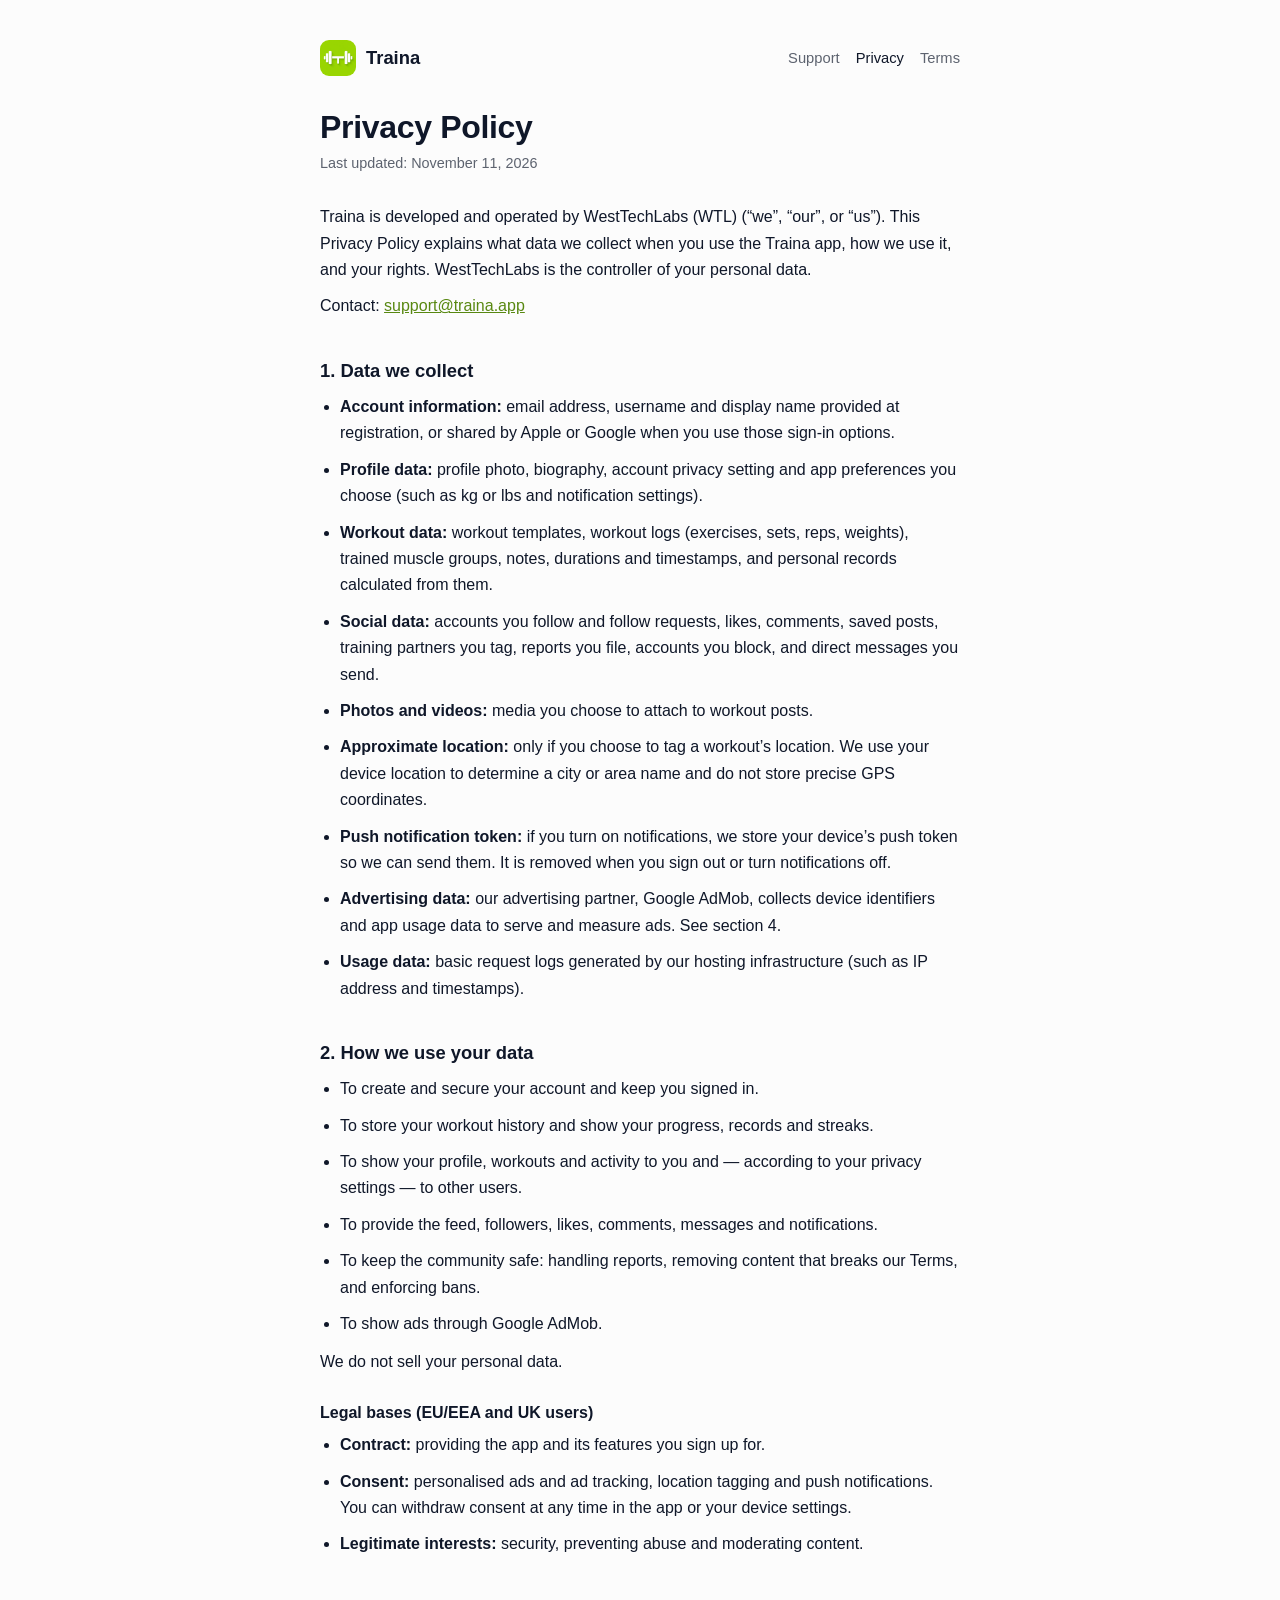
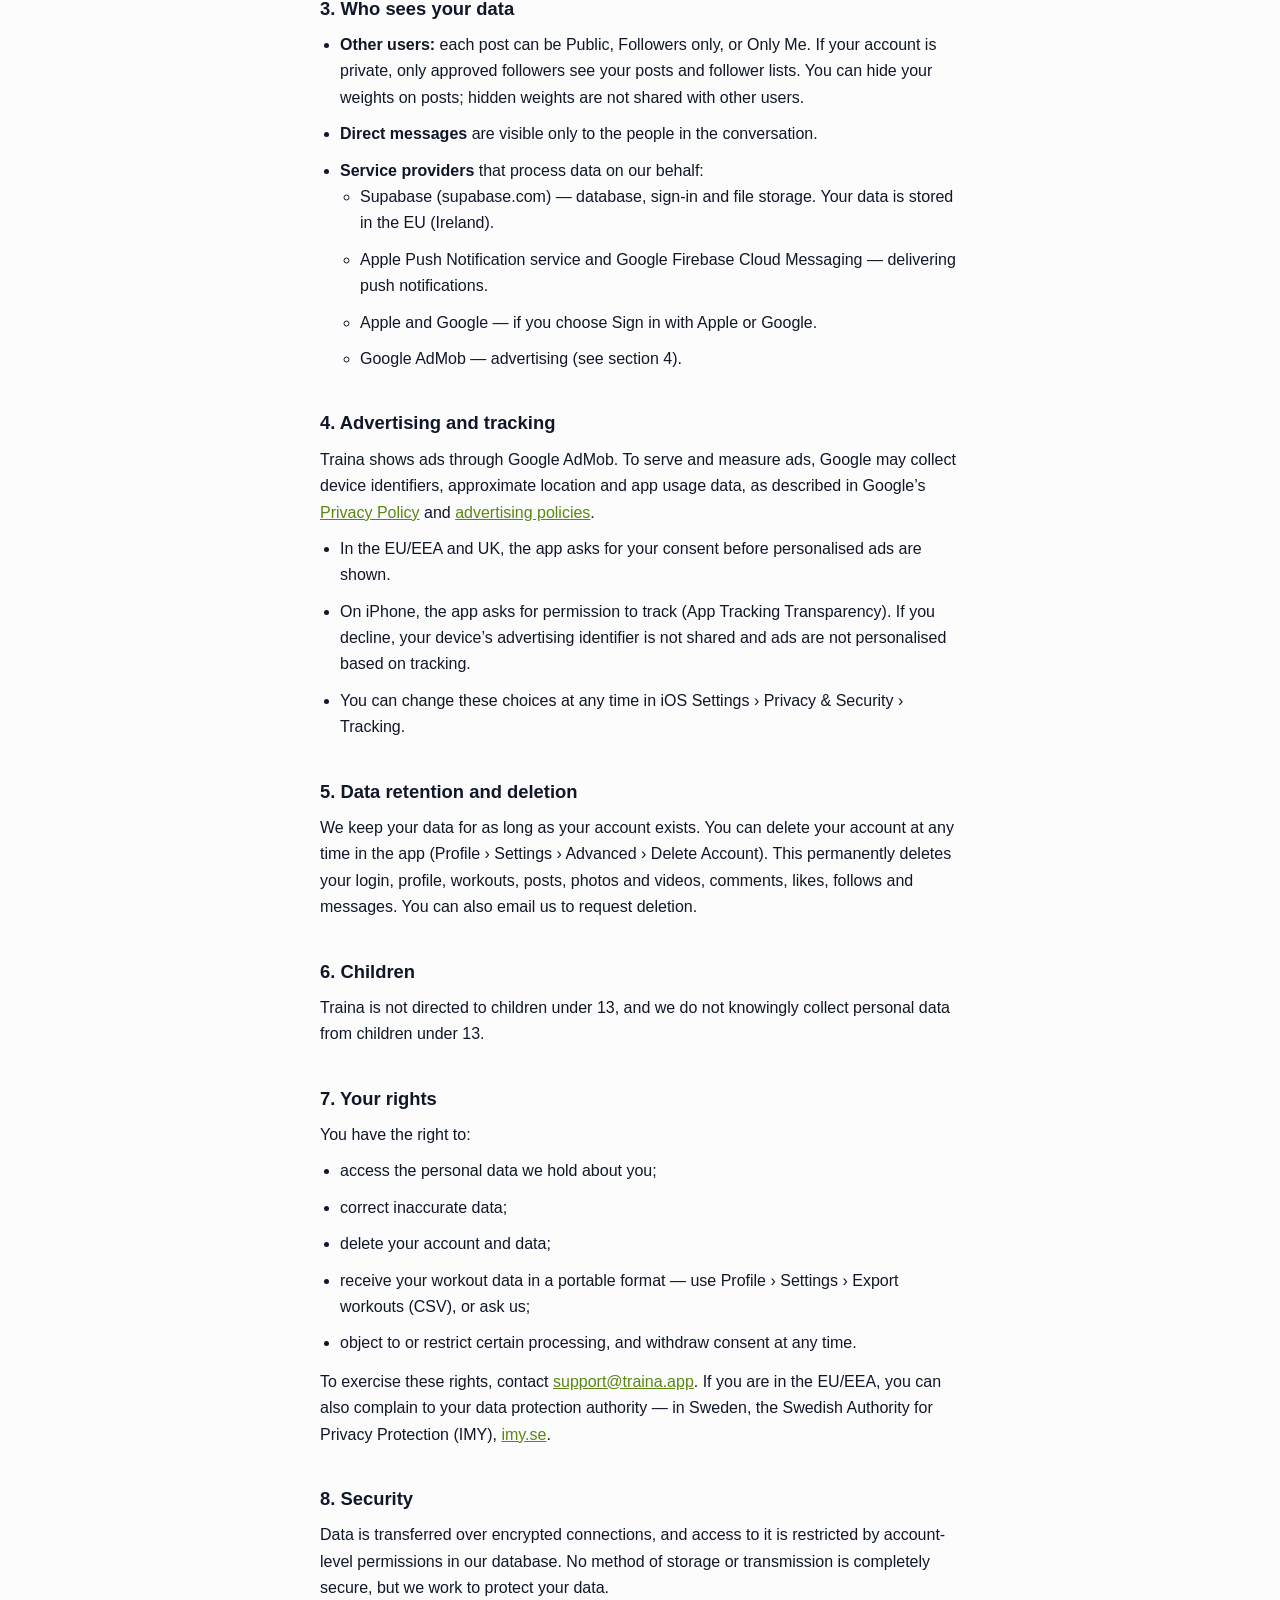
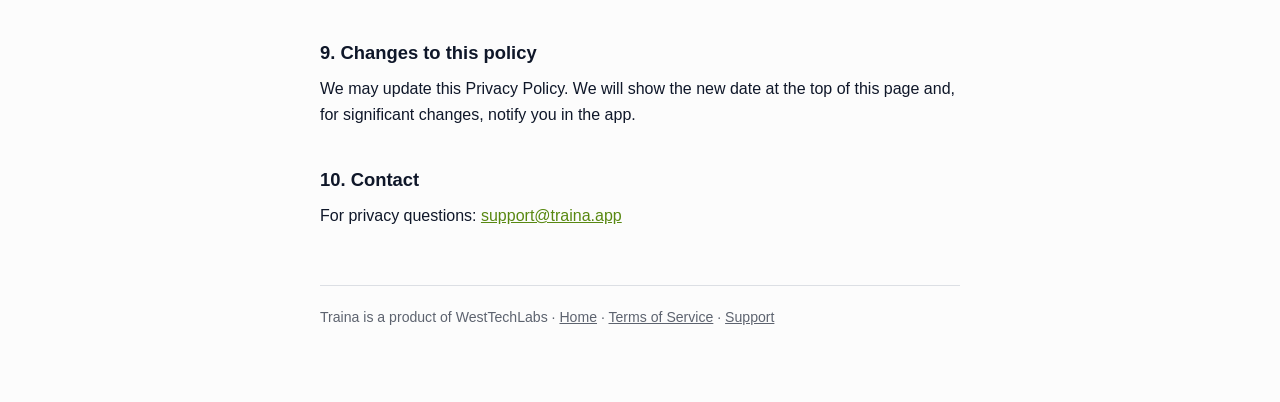
==== privacy.html @ ccc9975a "Add Traina home, privacy policy, terms and support pages" ====
<!DOCTYPE html>
<html lang="en">
<head>
  <meta charset="UTF-8" />
  <meta name="viewport" content="width=device-width, initial-scale=1.0" />
  <title>Traina — Privacy Policy</title>
  <link rel="icon" href="icon.png" />
  <link rel="stylesheet" href="style.css" />
</head>
<body>
  <div class="wrap">
    <header class="site">
      <a class="brand" href="./"><img src="icon.png" alt="" />Traina</a>
      <nav>
        <a href="support.html">Support</a>
        <a href="privacy.html" aria-current="page">Privacy</a>
        <a href="terms.html">Terms</a>
      </nav>
    </header>

    <h1>Privacy Policy</h1>
    <p class="updated">Last updated: November 11, 2026</p>

    <p>Traina is developed and operated by WestTechLabs (WTL) (“we”, “our”, or “us”). This Privacy Policy explains what data we collect when you use the Traina app, how we use it, and your rights. WestTechLabs is the controller of your personal data.</p>
    <p>Contact: <a href="mailto:support@traina.app">support@traina.app</a></p>

    <h2>1. Data we collect</h2>
    <ul>
      <li><strong>Account information:</strong> email address, username and display name provided at registration, or shared by Apple or Google when you use those sign-in options.</li>
      <li><strong>Profile data:</strong> profile photo, biography, account privacy setting and app preferences you choose (such as kg or lbs and notification settings).</li>
      <li><strong>Workout data:</strong> workout templates, workout logs (exercises, sets, reps, weights), trained muscle groups, notes, durations and timestamps, and personal records calculated from them.</li>
      <li><strong>Social data:</strong> accounts you follow and follow requests, likes, comments, saved posts, training partners you tag, reports you file, accounts you block, and direct messages you send.</li>
      <li><strong>Photos and videos:</strong> media you choose to attach to workout posts.</li>
      <li><strong>Approximate location:</strong> only if you choose to tag a workout’s location. We use your device location to determine a city or area name and do not store precise GPS coordinates.</li>
      <li><strong>Push notification token:</strong> if you turn on notifications, we store your device’s push token so we can send them. It is removed when you sign out or turn notifications off.</li>
      <li><strong>Advertising data:</strong> our advertising partner, Google AdMob, collects device identifiers and app usage data to serve and measure ads. See section 4.</li>
      <li><strong>Usage data:</strong> basic request logs generated by our hosting infrastructure (such as IP address and timestamps).</li>
    </ul>

    <h2>2. How we use your data</h2>
    <ul>
      <li>To create and secure your account and keep you signed in.</li>
      <li>To store your workout history and show your progress, records and streaks.</li>
      <li>To show your profile, workouts and activity to you and — according to your privacy settings — to other users.</li>
      <li>To provide the feed, followers, likes, comments, messages and notifications.</li>
      <li>To keep the community safe: handling reports, removing content that breaks our Terms, and enforcing bans.</li>
      <li>To show ads through Google AdMob.</li>
    </ul>
    <p>We do not sell your personal data.</p>

    <h3>Legal bases (EU/EEA and UK users)</h3>
    <ul>
      <li><strong>Contract:</strong> providing the app and its features you sign up for.</li>
      <li><strong>Consent:</strong> personalised ads and ad tracking, location tagging and push notifications. You can withdraw consent at any time in the app or your device settings.</li>
      <li><strong>Legitimate interests:</strong> security, preventing abuse and moderating content.</li>
    </ul>

    <h2>3. Who sees your data</h2>
    <ul>
      <li><strong>Other users:</strong> each post can be Public, Followers only, or Only Me. If your account is private, only approved followers see your posts and follower lists. You can hide your weights on posts; hidden weights are not shared with other users.</li>
      <li><strong>Direct messages</strong> are visible only to the people in the conversation.</li>
      <li><strong>Service providers</strong> that process data on our behalf:
        <ul>
          <li>Supabase (supabase.com) — database, sign-in and file storage. Your data is stored in the EU (Ireland).</li>
          <li>Apple Push Notification service and Google Firebase Cloud Messaging — delivering push notifications.</li>
          <li>Apple and Google — if you choose Sign in with Apple or Google.</li>
          <li>Google AdMob — advertising (see section 4).</li>
        </ul>
      </li>
    </ul>

    <h2>4. Advertising and tracking</h2>
    <p>Traina shows ads through Google AdMob. To serve and measure ads, Google may collect device identifiers, approximate location and app usage data, as described in Google’s <a href="https://policies.google.com/privacy">Privacy Policy</a> and <a href="https://policies.google.com/technologies/ads">advertising policies</a>.</p>
    <ul>
      <li>In the EU/EEA and UK, the app asks for your consent before personalised ads are shown.</li>
      <li>On iPhone, the app asks for permission to track (App Tracking Transparency). If you decline, your device’s advertising identifier is not shared and ads are not personalised based on tracking.</li>
      <li>You can change these choices at any time in iOS Settings › Privacy &amp; Security › Tracking.</li>
    </ul>

    <h2>5. Data retention and deletion</h2>
    <p>We keep your data for as long as your account exists. You can delete your account at any time in the app (Profile › Settings › Advanced › Delete Account). This permanently deletes your login, profile, workouts, posts, photos and videos, comments, likes, follows and messages. You can also email us to request deletion.</p>

    <h2>6. Children</h2>
    <p>Traina is not directed to children under 13, and we do not knowingly collect personal data from children under 13.</p>

    <h2>7. Your rights</h2>
    <p>You have the right to:</p>
    <ul>
      <li>access the personal data we hold about you;</li>
      <li>correct inaccurate data;</li>
      <li>delete your account and data;</li>
      <li>receive your workout data in a portable format — use Profile › Settings › Export workouts (CSV), or ask us;</li>
      <li>object to or restrict certain processing, and withdraw consent at any time.</li>
    </ul>
    <p>To exercise these rights, contact <a href="mailto:support@traina.app">support@traina.app</a>. If you are in the EU/EEA, you can also complain to your data protection authority — in Sweden, the Swedish Authority for Privacy Protection (IMY), <a href="https://www.imy.se">imy.se</a>.</p>

    <h2>8. Security</h2>
    <p>Data is transferred over encrypted connections, and access to it is restricted by account-level permissions in our database. No method of storage or transmission is completely secure, but we work to protect your data.</p>

    <h2>9. Changes to this policy</h2>
    <p>We may update this Privacy Policy. We will show the new date at the top of this page and, for significant changes, notify you in the app.</p>

    <h2>10. Contact</h2>
    <p>For privacy questions: <a href="mailto:support@traina.app">support@traina.app</a></p>

    <footer>
      Traina is a product of WestTechLabs ·
      <a href="./">Home</a> · <a href="terms.html">Terms of Service</a> · <a href="support.html">Support</a>
    </footer>
  </div>
</body>
</html>
---- style.css ----
:root {
  color-scheme: light dark;
  --bg: hsl(0 0% 99%);
  --fg: hsl(222 47% 11%);
  --muted: hsl(220 9% 40%);
  --card: hsl(0 0% 100%);
  --border: hsl(220 13% 88%);
  --primary: hsl(84 78% 36%);
  --primary-strong: hsl(84 78% 30%);
}
@media (prefers-color-scheme: dark) {
  :root {
    --bg: hsl(220 20% 7%);
    --fg: hsl(40 20% 92%);
    --muted: hsl(220 10% 62%);
    --card: hsl(220 18% 11%);
    --border: hsl(220 15% 18%);
    --primary: hsl(82 70% 52%);
    --primary-strong: hsl(82 70% 60%);
  }
}

* { box-sizing: border-box; }
html { -webkit-text-size-adjust: 100%; }
body {
  margin: 0;
  background: var(--bg);
  color: var(--fg);
  font: 16px/1.65 -apple-system, BlinkMacSystemFont, "Segoe UI", Roboto, Helvetica, Arial, sans-serif;
}
.wrap { max-width: 680px; margin: 0 auto; padding: 40px 20px 72px; }

header.site { display: flex; align-items: center; gap: 12px; margin-bottom: 32px; }
header.site a.brand { display: flex; align-items: center; gap: 10px; color: var(--fg); text-decoration: none; font-weight: 700; font-size: 1.15rem; }
header.site img { width: 36px; height: 36px; border-radius: 9px; }
nav { margin-left: auto; display: flex; gap: 16px; font-size: 0.92rem; }
nav a { color: var(--muted); text-decoration: none; }
nav a:hover, nav a[aria-current="page"] { color: var(--fg); }

h1 { font-size: 2rem; line-height: 1.2; margin: 0 0 6px; letter-spacing: -0.01em; }
h2 { font-size: 1.15rem; margin: 36px 0 8px; }
h3 { font-size: 1rem; margin: 24px 0 6px; }
p, li { margin: 0 0 10px; }
ul { padding-left: 1.25rem; margin: 0 0 12px; }
a { color: var(--primary-strong); }
.lead { color: var(--muted); font-size: 1.1rem; margin-bottom: 28px; }
.updated { color: var(--muted); font-size: 0.9rem; margin-bottom: 28px; }

.card {
  background: var(--card);
  border: 1px solid var(--border);
  border-radius: 14px;
  padding: 18px 20px;
  margin: 20px 0;
}
.features { display: grid; gap: 12px; grid-template-columns: repeat(auto-fit, minmax(190px, 1fr)); margin: 24px 0; }
.features .card { margin: 0; }
.features strong { display: block; margin-bottom: 4px; }
.features p { color: var(--muted); font-size: 0.95rem; margin: 0; }

.hero { display: flex; align-items: center; gap: 20px; margin: 12px 0 8px; }
.hero img { width: 88px; height: 88px; border-radius: 20px; flex-shrink: 0; }

footer { margin-top: 56px; padding-top: 20px; border-top: 1px solid var(--border); color: var(--muted); font-size: 0.88rem; }
footer a { color: var(--muted); }

@media (max-width: 480px) {
  h1 { font-size: 1.6rem; }
  nav { gap: 12px; }
  .hero { flex-direction: column; align-items: flex-start; }
}
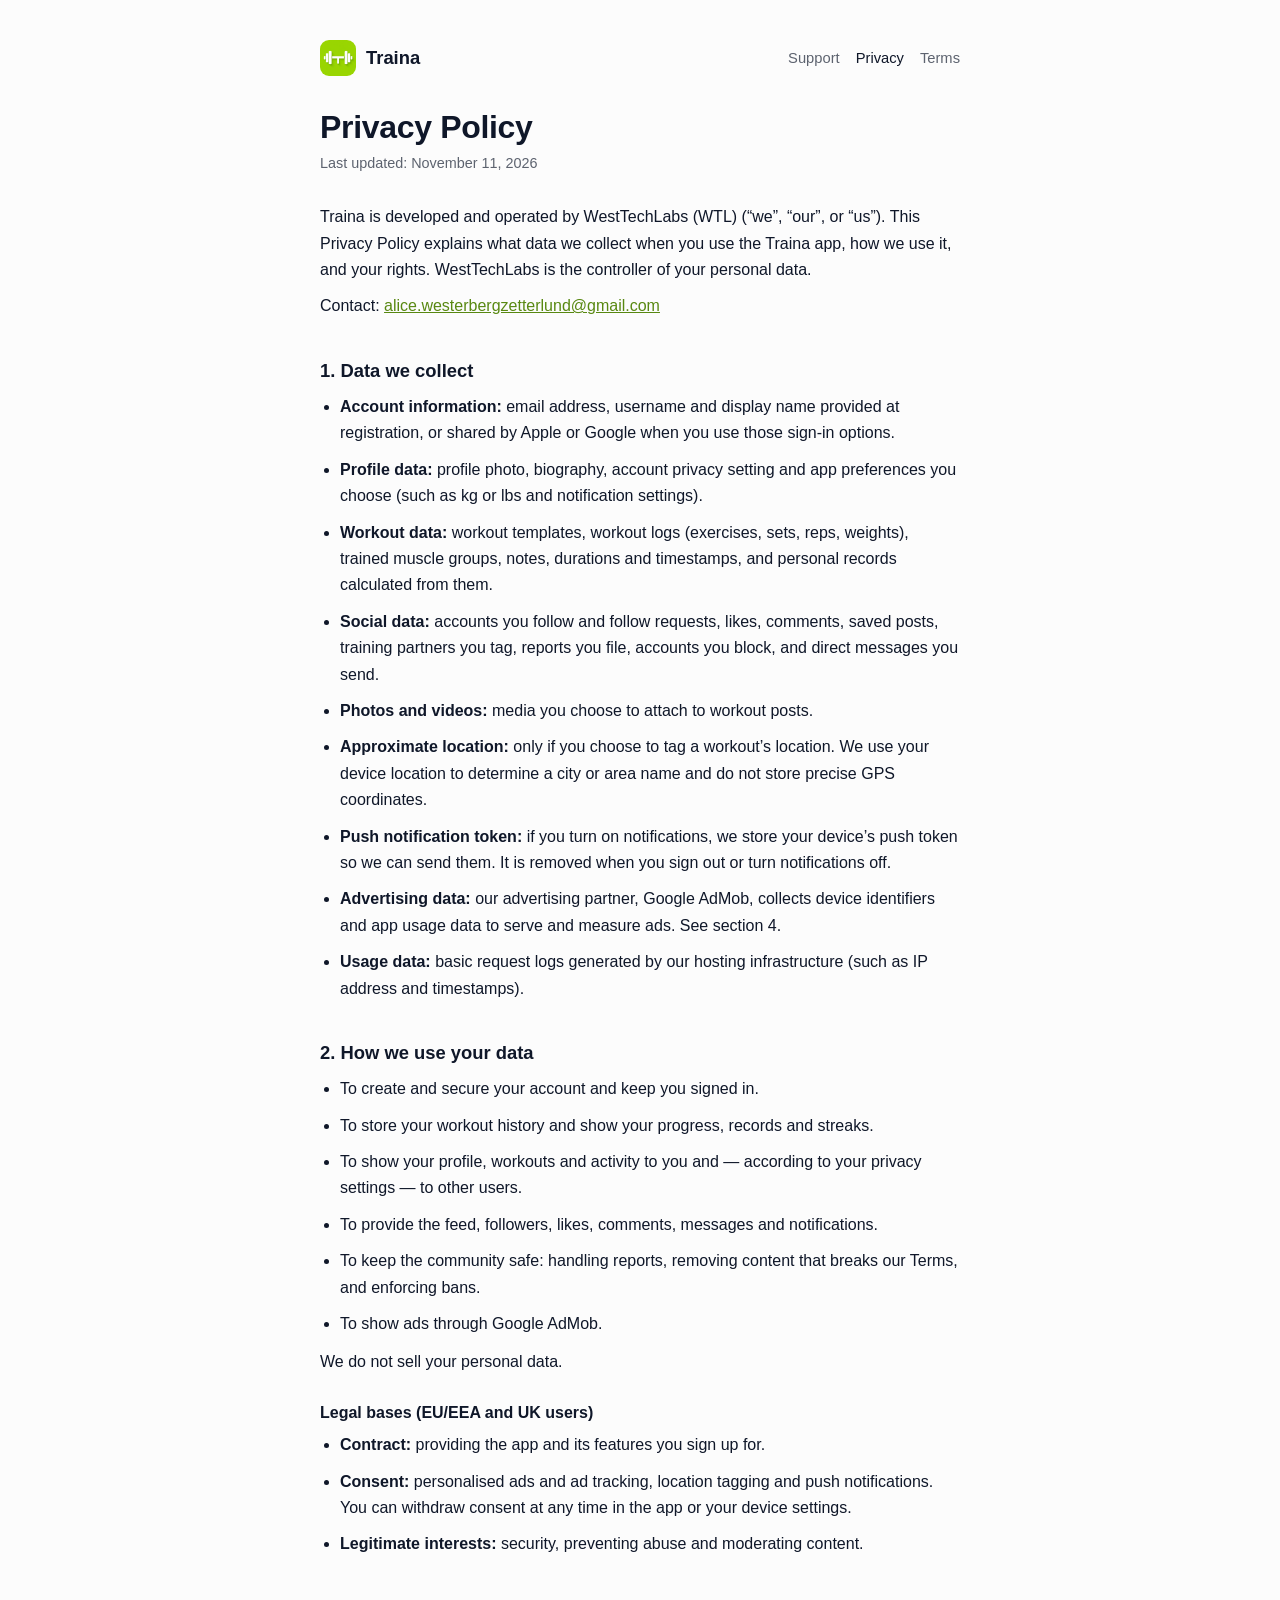
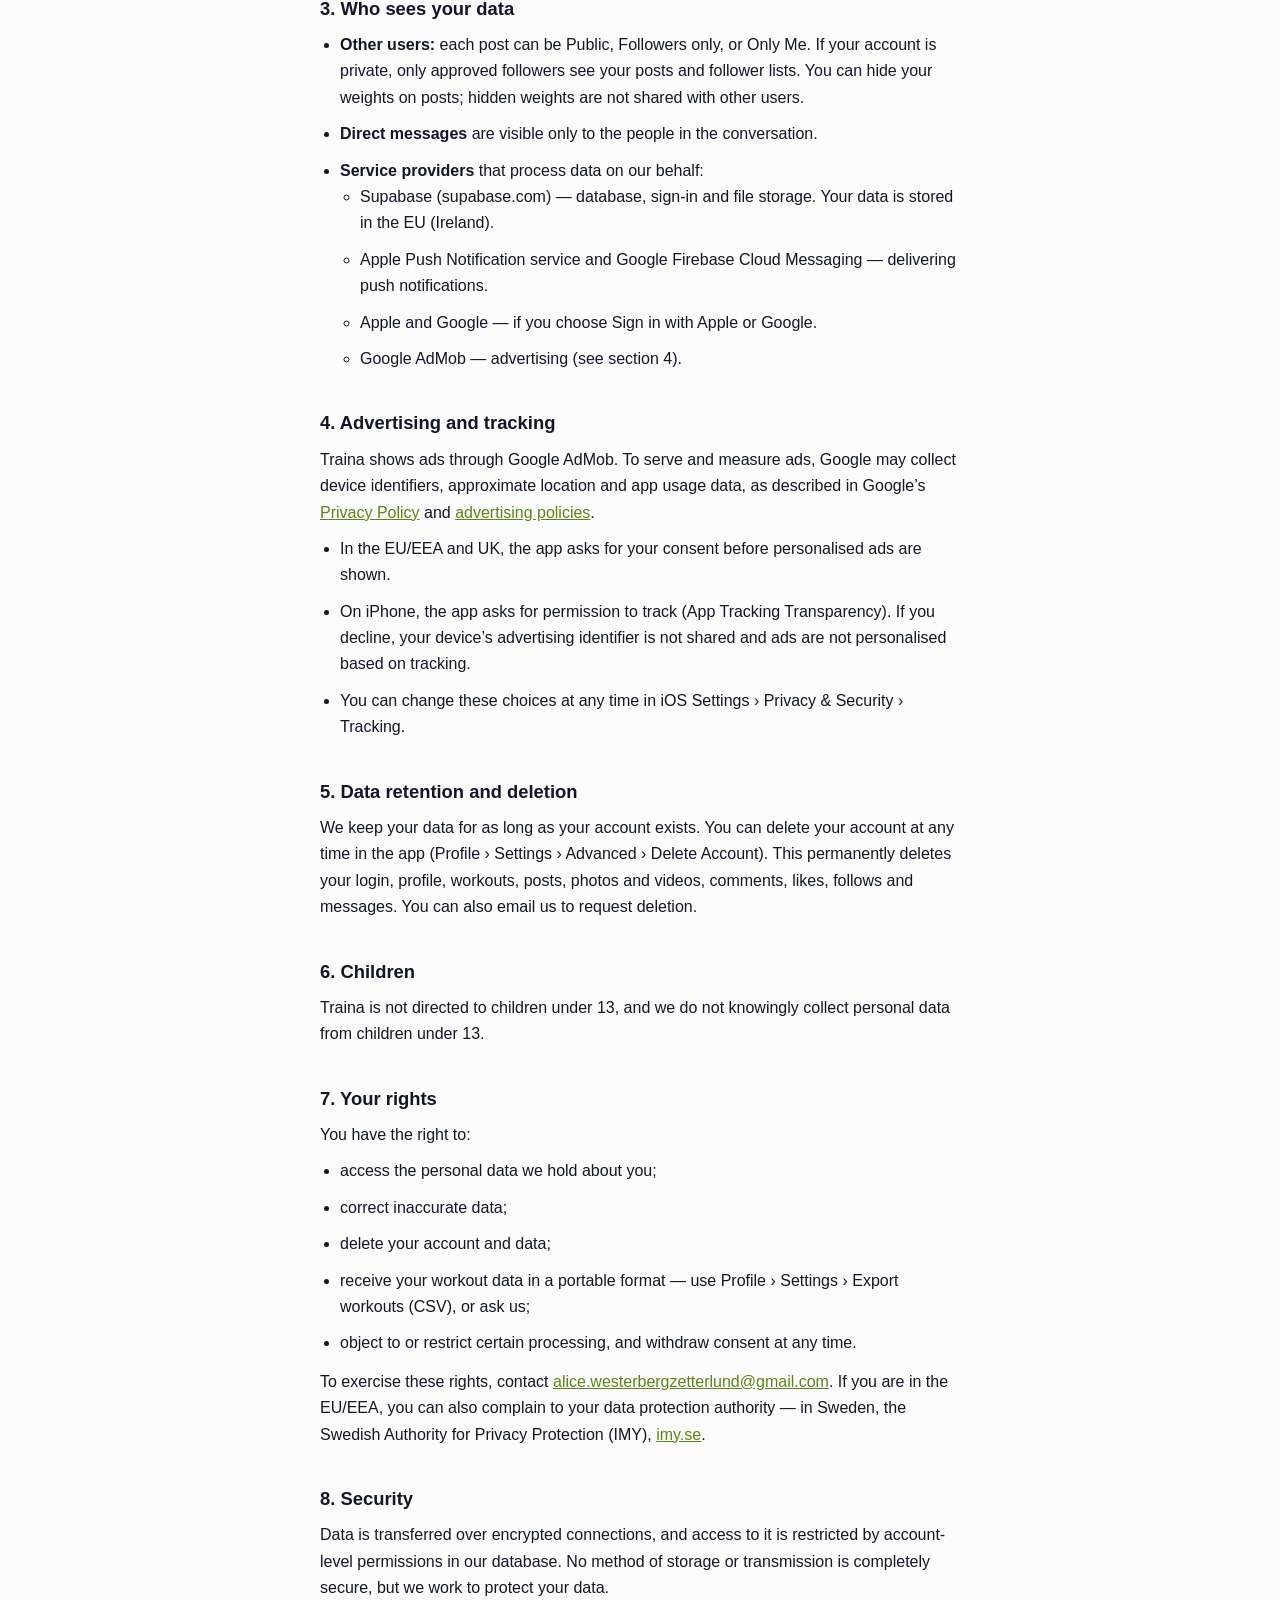
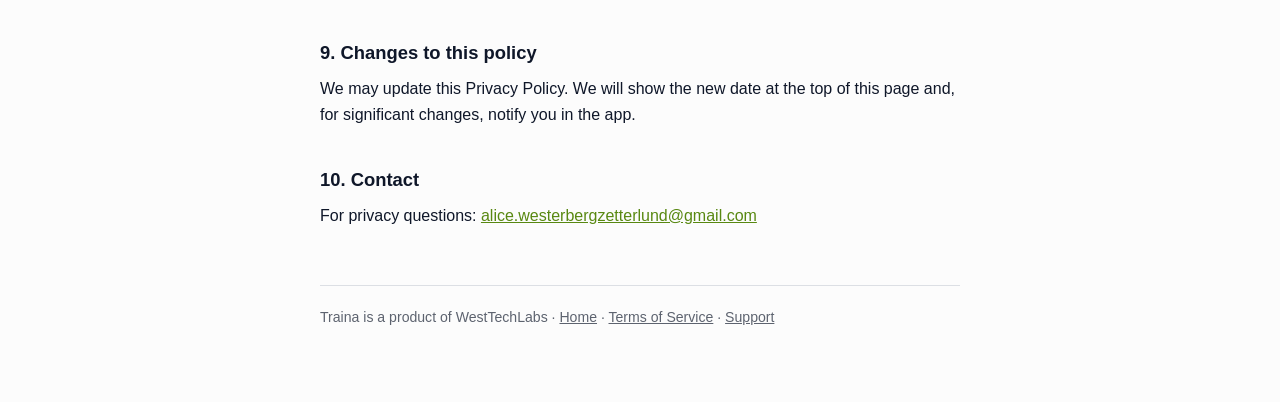
==== commit 582418b6: "Use Gmail address as support contact" ====
--- a/privacy.html
+++ b/privacy.html
@@ -5,7 +5,7 @@
   <meta name="viewport" content="width=device-width, initial-scale=1.0" />
   <title>Traina — Privacy Policy</title>
   <link rel="icon" href="icon.png" />
-  <link rel="stylesheet" href="style.css" />
+  <link rel="stylesheet" href="style.css?v=3" />
 </head>
 <body>
   <div class="wrap">
@@ -22,7 +22,7 @@
     <p class="updated">Last updated: November 11, 2026</p>
 
     <p>Traina is developed and operated by WestTechLabs (WTL) (“we”, “our”, or “us”). This Privacy Policy explains what data we collect when you use the Traina app, how we use it, and your rights. WestTechLabs is the controller of your personal data.</p>
-    <p>Contact: <a href="mailto:support@traina.app">support@traina.app</a></p>
+    <p>Contact: <a href="mailto:alice.westerbergzetterlund@gmail.com">alice.westerbergzetterlund@gmail.com</a></p>
 
     <h2>1. Data we collect</h2>
     <ul>
@@ -92,7 +92,7 @@
       <li>receive your workout data in a portable format — use Profile › Settings › Export workouts (CSV), or ask us;</li>
       <li>object to or restrict certain processing, and withdraw consent at any time.</li>
     </ul>
-    <p>To exercise these rights, contact <a href="mailto:support@traina.app">support@traina.app</a>. If you are in the EU/EEA, you can also complain to your data protection authority — in Sweden, the Swedish Authority for Privacy Protection (IMY), <a href="https://www.imy.se">imy.se</a>.</p>
+    <p>To exercise these rights, contact <a href="mailto:alice.westerbergzetterlund@gmail.com">alice.westerbergzetterlund@gmail.com</a>. If you are in the EU/EEA, you can also complain to your data protection authority — in Sweden, the Swedish Authority for Privacy Protection (IMY), <a href="https://www.imy.se">imy.se</a>.</p>
 
     <h2>8. Security</h2>
     <p>Data is transferred over encrypted connections, and access to it is restricted by account-level permissions in our database. No method of storage or transmission is completely secure, but we work to protect your data.</p>
@@ -101,7 +101,7 @@
     <p>We may update this Privacy Policy. We will show the new date at the top of this page and, for significant changes, notify you in the app.</p>
 
     <h2>10. Contact</h2>
-    <p>For privacy questions: <a href="mailto:support@traina.app">support@traina.app</a></p>
+    <p>For privacy questions: <a href="mailto:alice.westerbergzetterlund@gmail.com">alice.westerbergzetterlund@gmail.com</a></p>
 
     <footer>
       Traina is a product of WestTechLabs ·
--- a/style.css
+++ b/style.css
@@ -30,10 +30,10 @@
 }
 .wrap { max-width: 680px; margin: 0 auto; padding: 40px 20px 72px; }
 
-header.site { display: flex; align-items: center; gap: 12px; margin-bottom: 32px; }
+header.site { display: flex; flex-wrap: wrap; align-items: center; gap: 8px 12px; margin-bottom: 32px; }
 header.site a.brand { display: flex; align-items: center; gap: 10px; color: var(--fg); text-decoration: none; font-weight: 700; font-size: 1.15rem; }
 header.site img { width: 36px; height: 36px; border-radius: 9px; }
-nav { margin-left: auto; display: flex; gap: 16px; font-size: 0.92rem; }
+nav { margin-left: auto; display: flex; flex-wrap: wrap; gap: 6px 16px; font-size: 0.92rem; }
 nav a { color: var(--muted); text-decoration: none; }
 nav a:hover, nav a[aria-current="page"] { color: var(--fg); }
 
@@ -66,6 +66,6 @@
 
 @media (max-width: 480px) {
   h1 { font-size: 1.6rem; }
-  nav { gap: 12px; }
+  nav { gap: 16px; margin-left: 0; width: 100%; }
   .hero { flex-direction: column; align-items: flex-start; }
 }
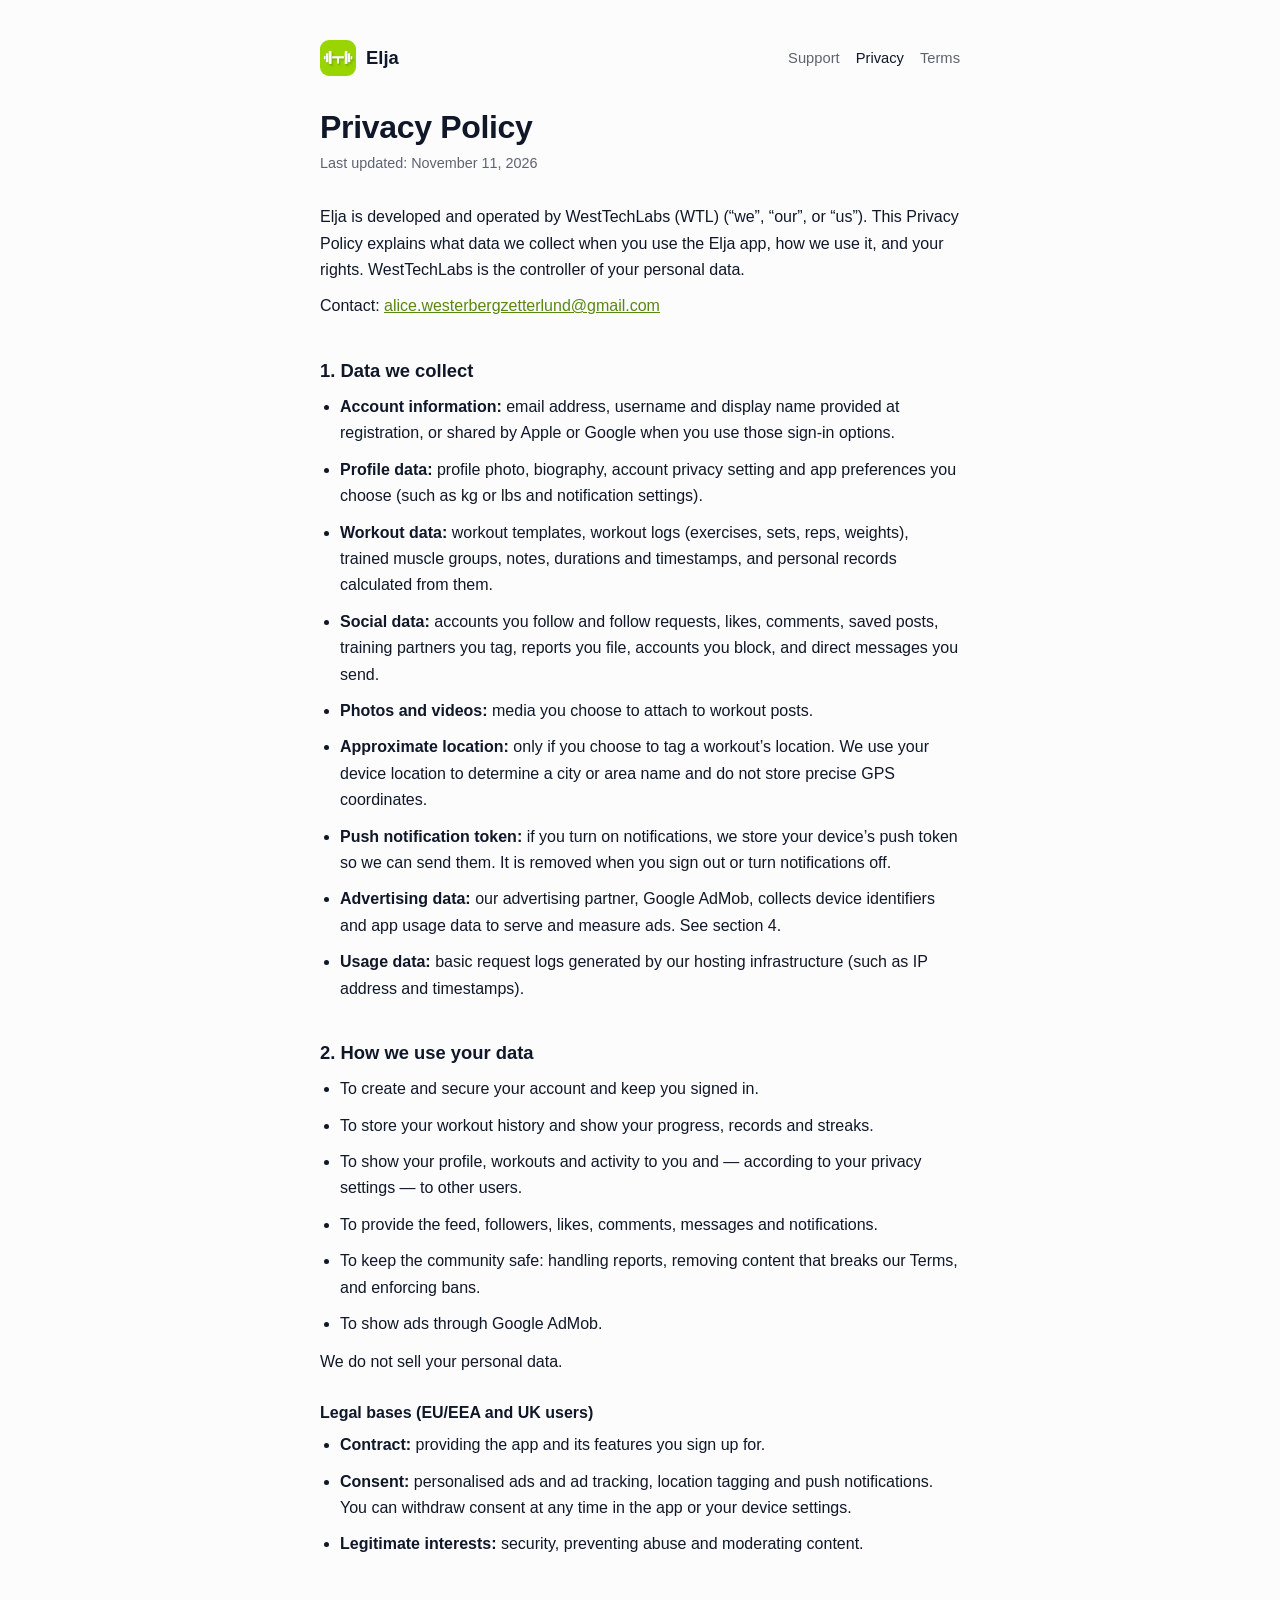
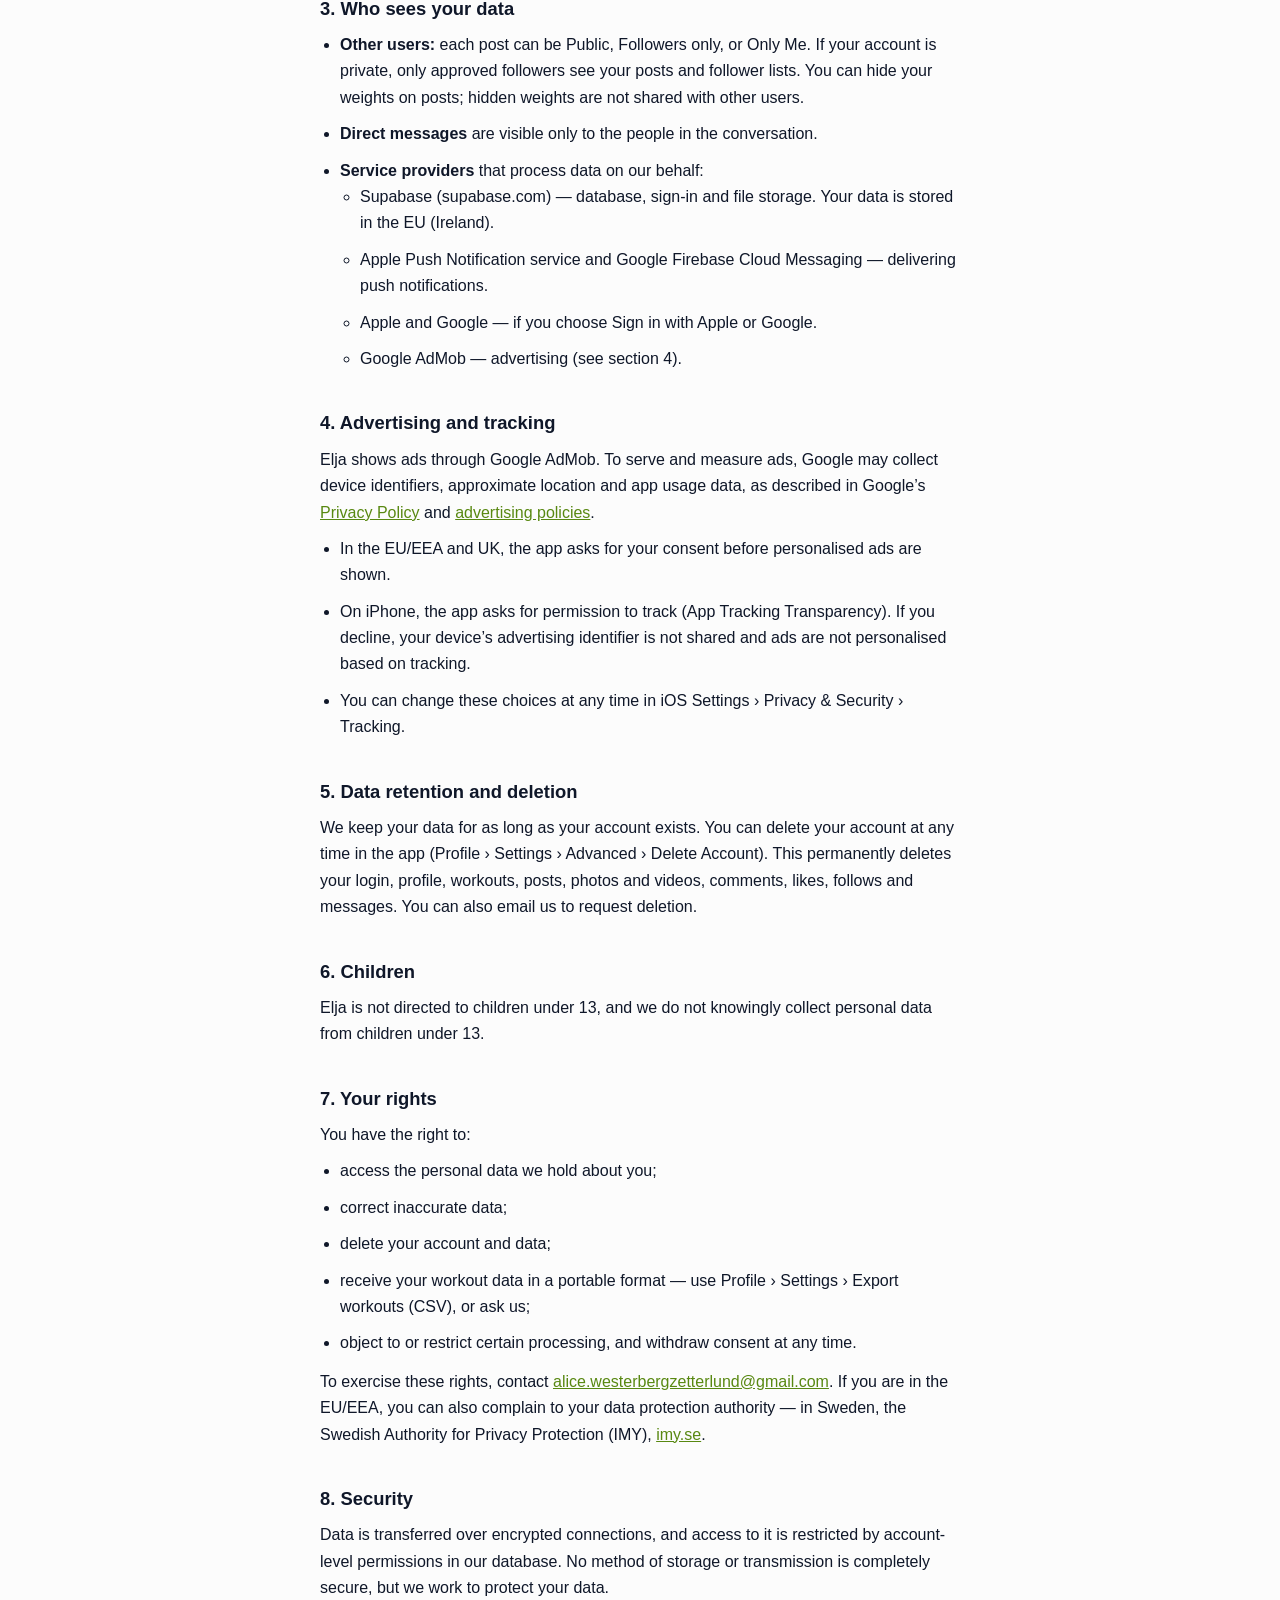
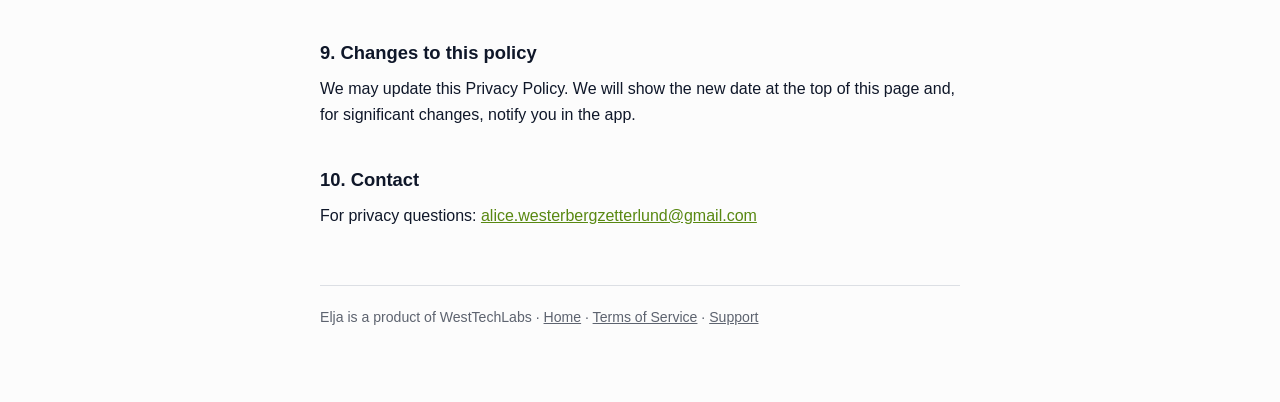
==== commit 4bb0a1cc: "Rename Traina to Elja on the website" ====
--- a/privacy.html
+++ b/privacy.html
@@ -3,14 +3,14 @@
 <head>
   <meta charset="UTF-8" />
   <meta name="viewport" content="width=device-width, initial-scale=1.0" />
-  <title>Traina — Privacy Policy</title>
+  <title>Elja — Privacy Policy</title>
   <link rel="icon" href="icon.png" />
   <link rel="stylesheet" href="style.css?v=3" />
 </head>
 <body>
   <div class="wrap">
     <header class="site">
-      <a class="brand" href="./"><img src="icon.png" alt="" />Traina</a>
+      <a class="brand" href="./"><img src="icon.png" alt="" />Elja</a>
       <nav>
         <a href="support.html">Support</a>
         <a href="privacy.html" aria-current="page">Privacy</a>
@@ -21,7 +21,7 @@
     <h1>Privacy Policy</h1>
     <p class="updated">Last updated: November 11, 2026</p>
 
-    <p>Traina is developed and operated by WestTechLabs (WTL) (“we”, “our”, or “us”). This Privacy Policy explains what data we collect when you use the Traina app, how we use it, and your rights. WestTechLabs is the controller of your personal data.</p>
+    <p>Elja is developed and operated by WestTechLabs (WTL) (“we”, “our”, or “us”). This Privacy Policy explains what data we collect when you use the Elja app, how we use it, and your rights. WestTechLabs is the controller of your personal data.</p>
     <p>Contact: <a href="mailto:alice.westerbergzetterlund@gmail.com">alice.westerbergzetterlund@gmail.com</a></p>
 
     <h2>1. Data we collect</h2>
@@ -70,7 +70,7 @@
     </ul>
 
     <h2>4. Advertising and tracking</h2>
-    <p>Traina shows ads through Google AdMob. To serve and measure ads, Google may collect device identifiers, approximate location and app usage data, as described in Google’s <a href="https://policies.google.com/privacy">Privacy Policy</a> and <a href="https://policies.google.com/technologies/ads">advertising policies</a>.</p>
+    <p>Elja shows ads through Google AdMob. To serve and measure ads, Google may collect device identifiers, approximate location and app usage data, as described in Google’s <a href="https://policies.google.com/privacy">Privacy Policy</a> and <a href="https://policies.google.com/technologies/ads">advertising policies</a>.</p>
     <ul>
       <li>In the EU/EEA and UK, the app asks for your consent before personalised ads are shown.</li>
       <li>On iPhone, the app asks for permission to track (App Tracking Transparency). If you decline, your device’s advertising identifier is not shared and ads are not personalised based on tracking.</li>
@@ -81,7 +81,7 @@
     <p>We keep your data for as long as your account exists. You can delete your account at any time in the app (Profile › Settings › Advanced › Delete Account). This permanently deletes your login, profile, workouts, posts, photos and videos, comments, likes, follows and messages. You can also email us to request deletion.</p>
 
     <h2>6. Children</h2>
-    <p>Traina is not directed to children under 13, and we do not knowingly collect personal data from children under 13.</p>
+    <p>Elja is not directed to children under 13, and we do not knowingly collect personal data from children under 13.</p>
 
     <h2>7. Your rights</h2>
     <p>You have the right to:</p>
@@ -104,7 +104,7 @@
     <p>For privacy questions: <a href="mailto:alice.westerbergzetterlund@gmail.com">alice.westerbergzetterlund@gmail.com</a></p>
 
     <footer>
-      Traina is a product of WestTechLabs ·
+      Elja is a product of WestTechLabs ·
       <a href="./">Home</a> · <a href="terms.html">Terms of Service</a> · <a href="support.html">Support</a>
     </footer>
   </div>
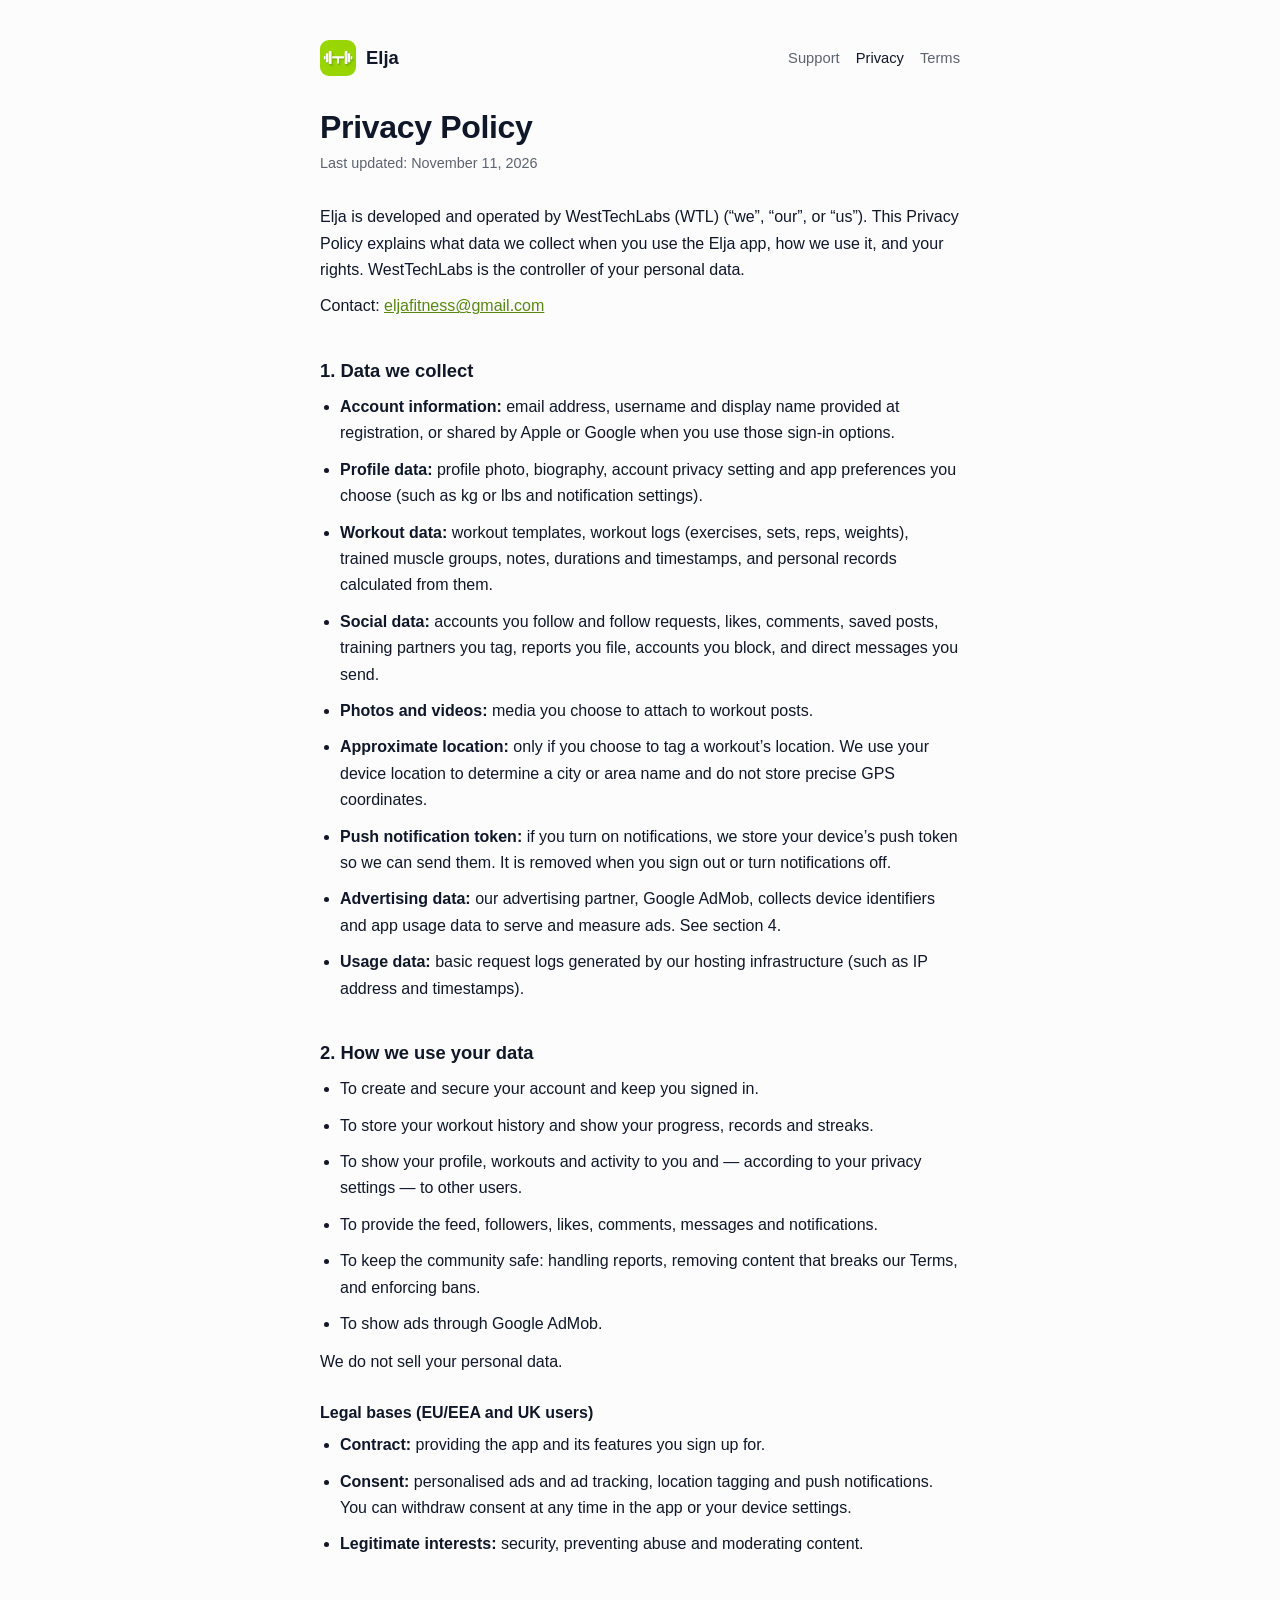
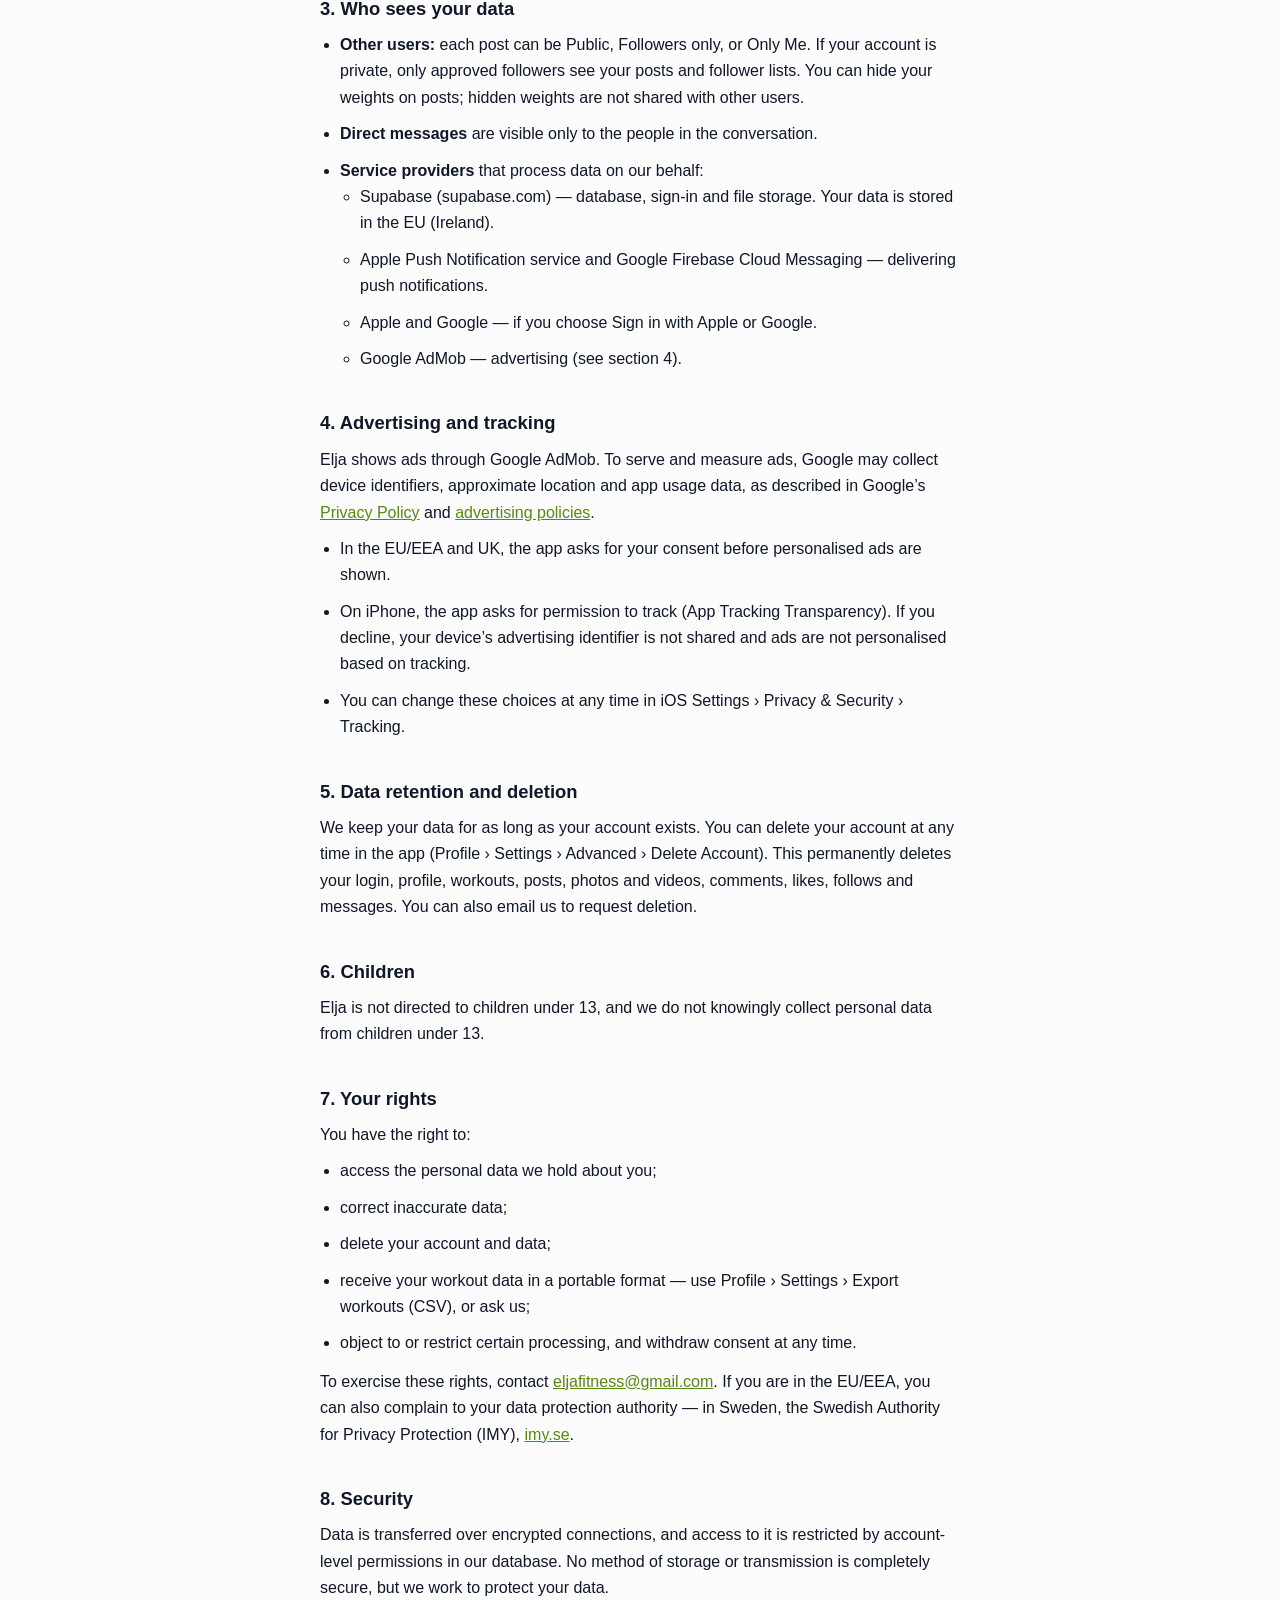
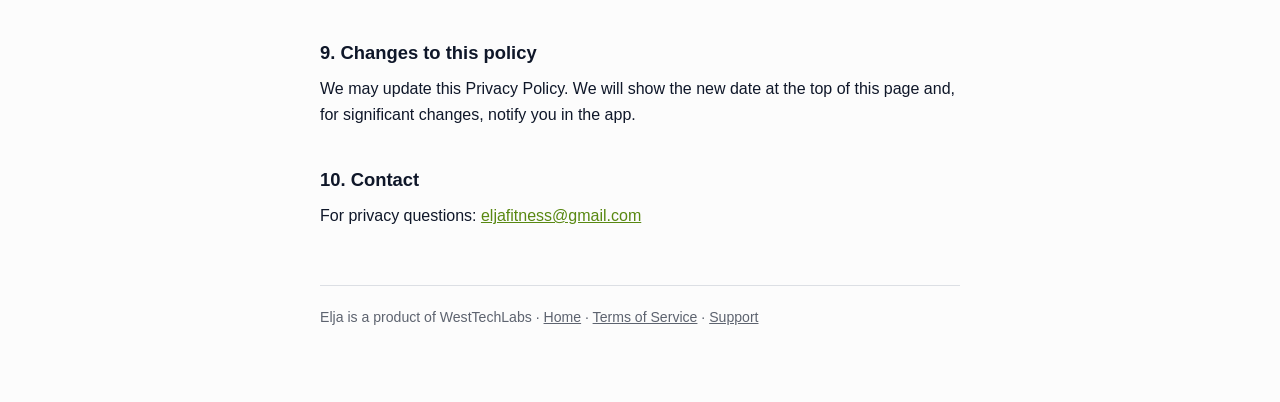
==== commit d854d45f: "Use eljafitness@gmail.com as the contact email" ====
--- a/privacy.html
+++ b/privacy.html
@@ -22,7 +22,7 @@
     <p class="updated">Last updated: November 11, 2026</p>
 
     <p>Elja is developed and operated by WestTechLabs (WTL) (“we”, “our”, or “us”). This Privacy Policy explains what data we collect when you use the Elja app, how we use it, and your rights. WestTechLabs is the controller of your personal data.</p>
-    <p>Contact: <a href="mailto:alice.westerbergzetterlund@gmail.com">alice.westerbergzetterlund@gmail.com</a></p>
+    <p>Contact: <a href="mailto:eljafitness@gmail.com">eljafitness@gmail.com</a></p>
 
     <h2>1. Data we collect</h2>
     <ul>
@@ -92,7 +92,7 @@
       <li>receive your workout data in a portable format — use Profile › Settings › Export workouts (CSV), or ask us;</li>
       <li>object to or restrict certain processing, and withdraw consent at any time.</li>
     </ul>
-    <p>To exercise these rights, contact <a href="mailto:alice.westerbergzetterlund@gmail.com">alice.westerbergzetterlund@gmail.com</a>. If you are in the EU/EEA, you can also complain to your data protection authority — in Sweden, the Swedish Authority for Privacy Protection (IMY), <a href="https://www.imy.se">imy.se</a>.</p>
+    <p>To exercise these rights, contact <a href="mailto:eljafitness@gmail.com">eljafitness@gmail.com</a>. If you are in the EU/EEA, you can also complain to your data protection authority — in Sweden, the Swedish Authority for Privacy Protection (IMY), <a href="https://www.imy.se">imy.se</a>.</p>
 
     <h2>8. Security</h2>
     <p>Data is transferred over encrypted connections, and access to it is restricted by account-level permissions in our database. No method of storage or transmission is completely secure, but we work to protect your data.</p>
@@ -101,7 +101,7 @@
     <p>We may update this Privacy Policy. We will show the new date at the top of this page and, for significant changes, notify you in the app.</p>
 
     <h2>10. Contact</h2>
-    <p>For privacy questions: <a href="mailto:alice.westerbergzetterlund@gmail.com">alice.westerbergzetterlund@gmail.com</a></p>
+    <p>For privacy questions: <a href="mailto:eljafitness@gmail.com">eljafitness@gmail.com</a></p>
 
     <footer>
       Elja is a product of WestTechLabs ·
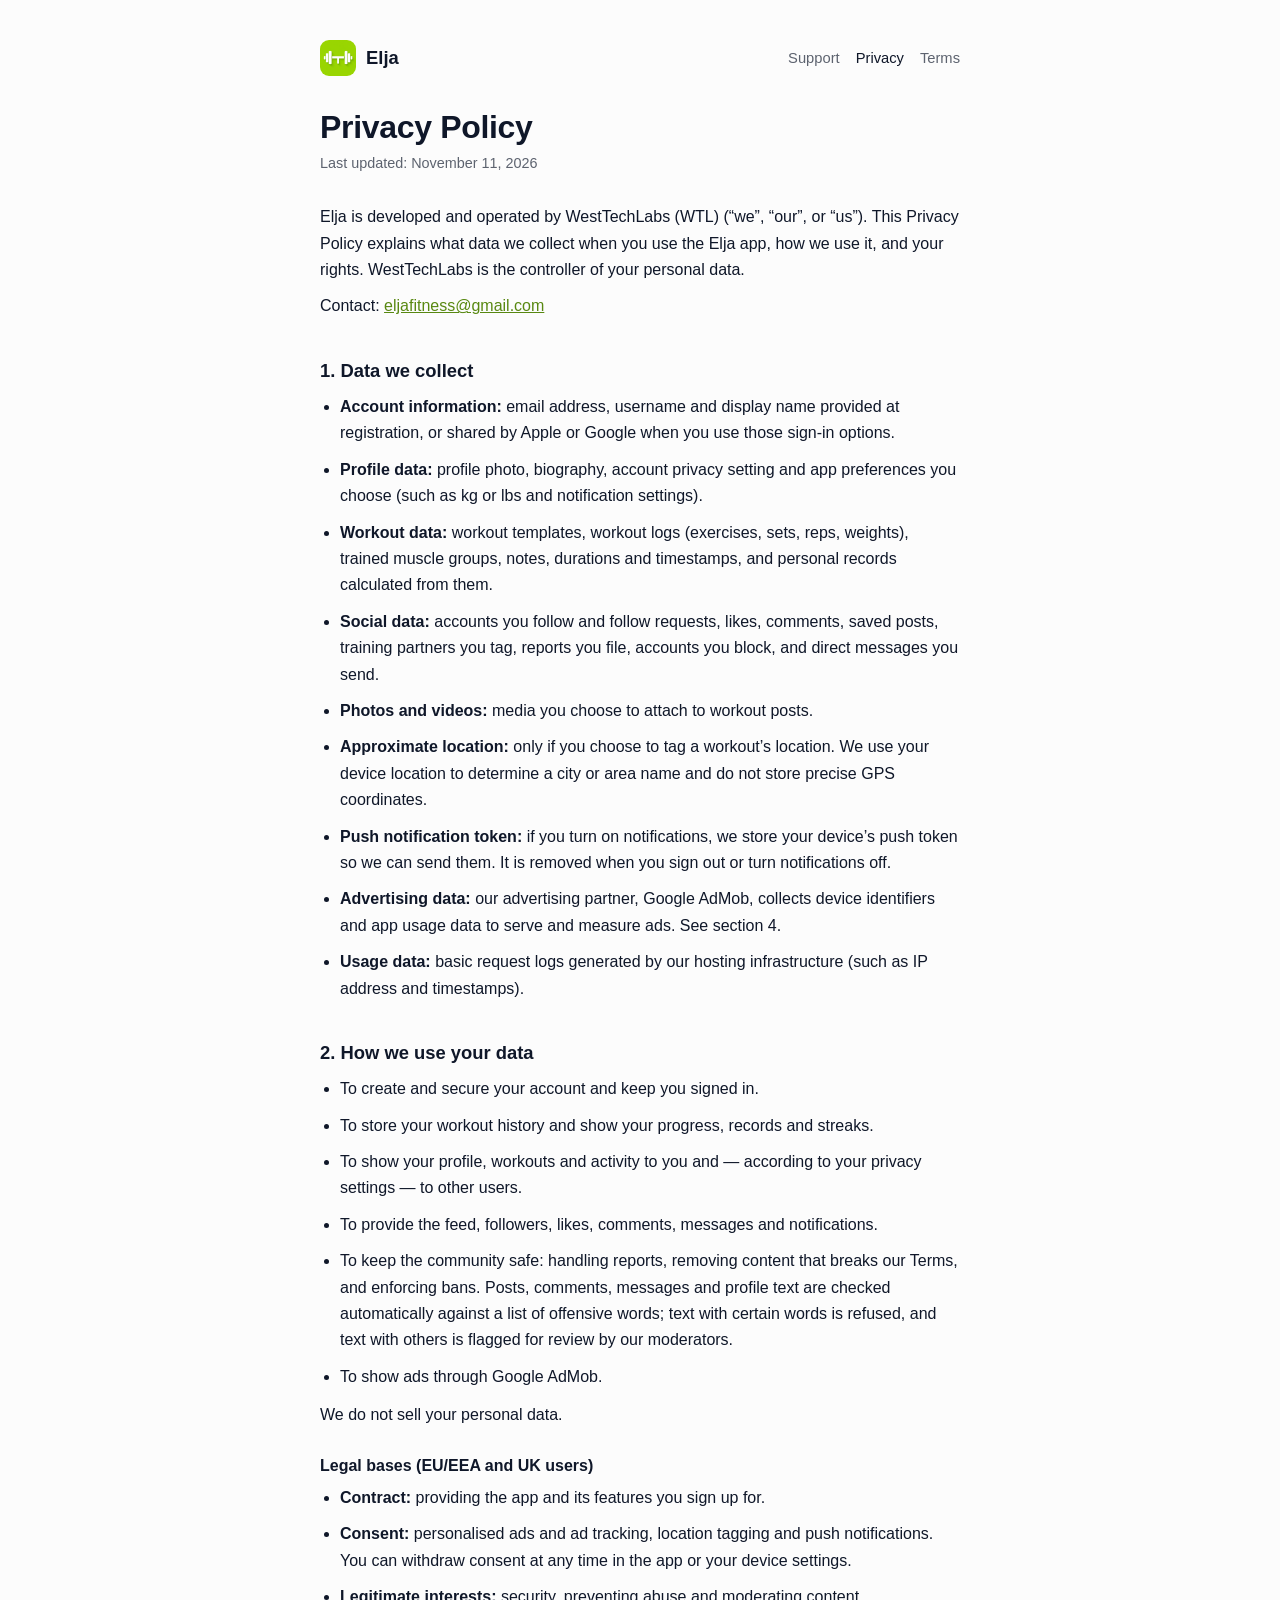
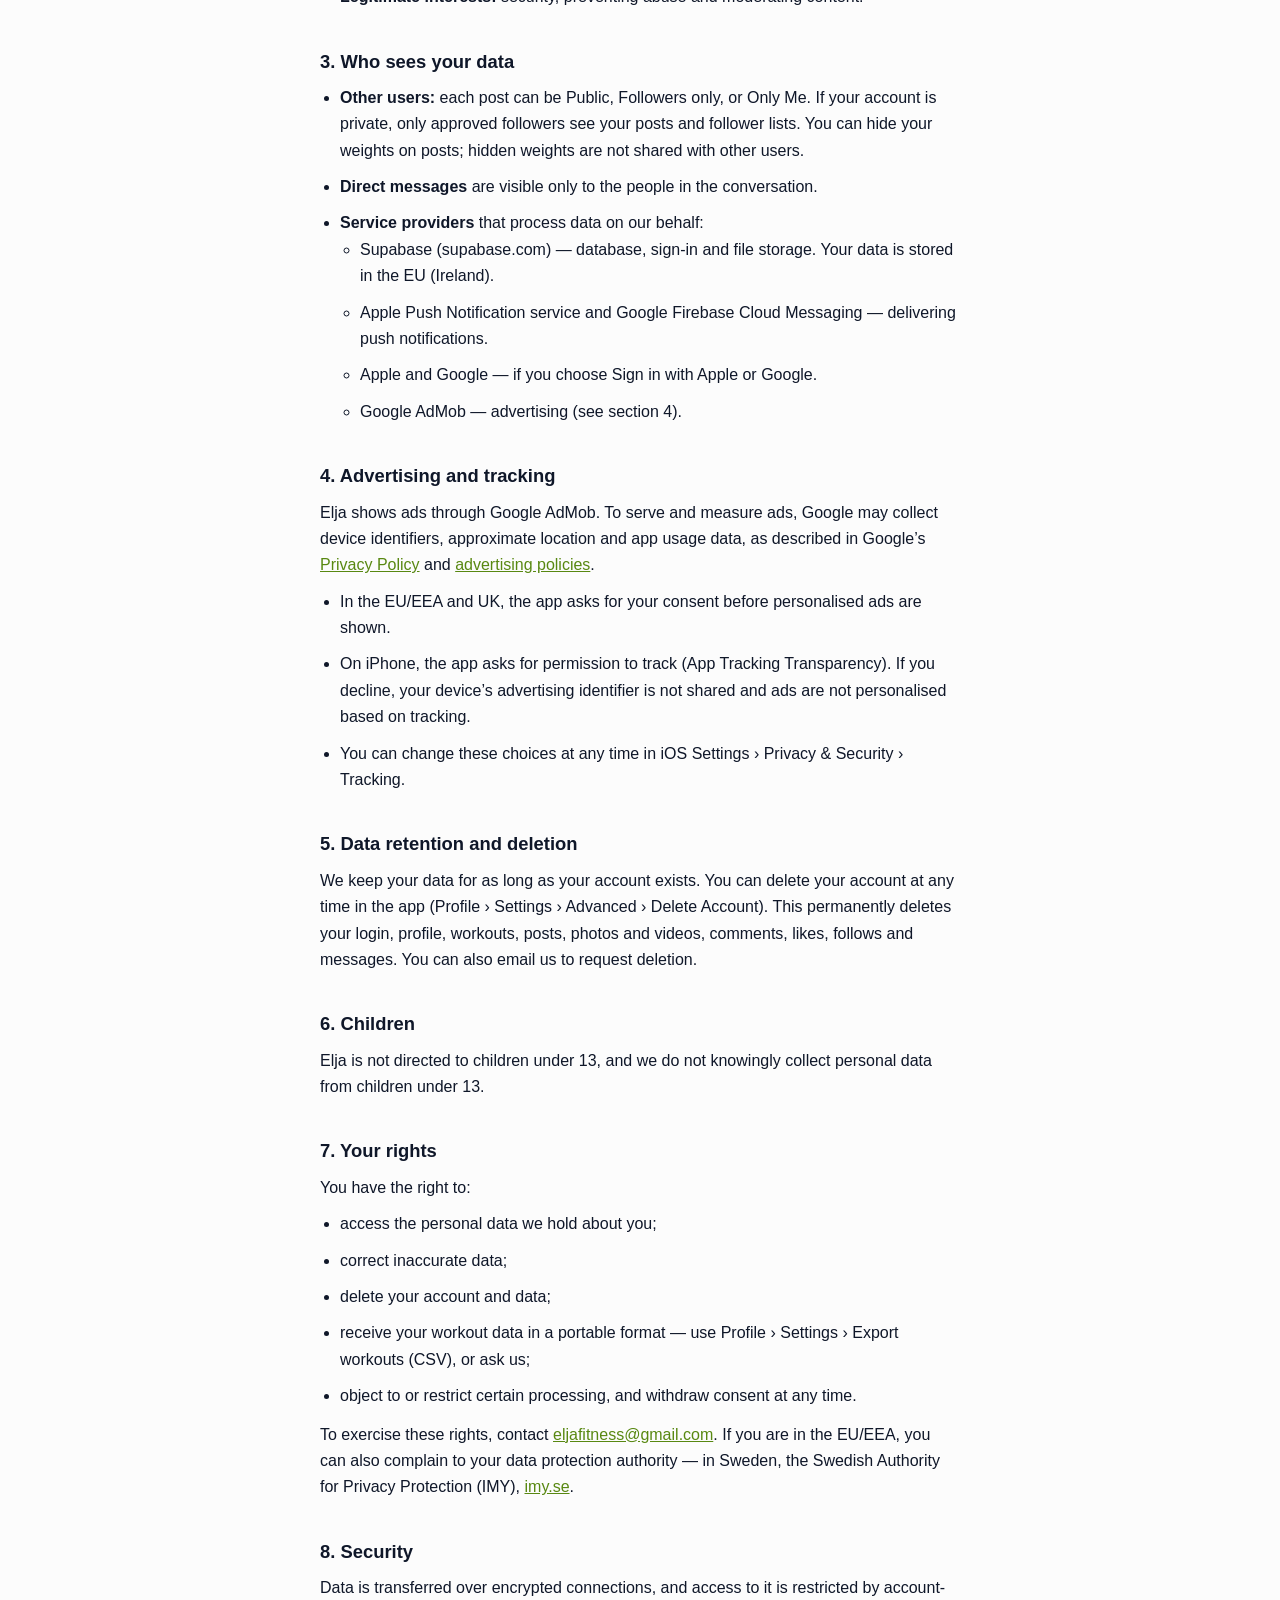
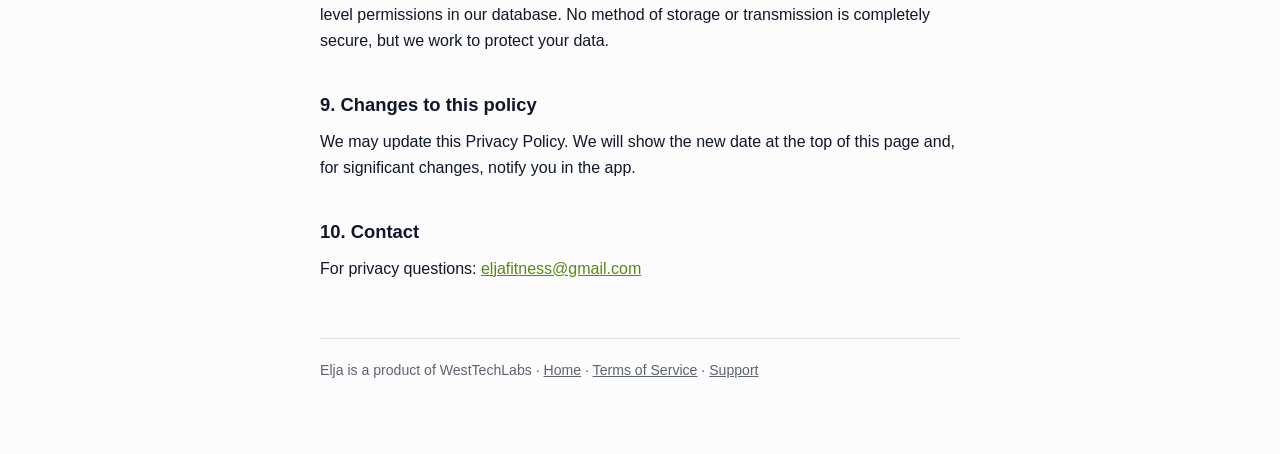
==== commit cf355096: "Privacy policy and terms: mention the automatic word filter" ====
--- a/privacy.html
+++ b/privacy.html
@@ -43,7 +43,7 @@
       <li>To store your workout history and show your progress, records and streaks.</li>
       <li>To show your profile, workouts and activity to you and — according to your privacy settings — to other users.</li>
       <li>To provide the feed, followers, likes, comments, messages and notifications.</li>
-      <li>To keep the community safe: handling reports, removing content that breaks our Terms, and enforcing bans.</li>
+      <li>To keep the community safe: handling reports, removing content that breaks our Terms, and enforcing bans. Posts, comments, messages and profile text are checked automatically against a list of offensive words; text with certain words is refused, and text with others is flagged for review by our moderators.</li>
       <li>To show ads through Google AdMob.</li>
     </ul>
     <p>We do not sell your personal data.</p>
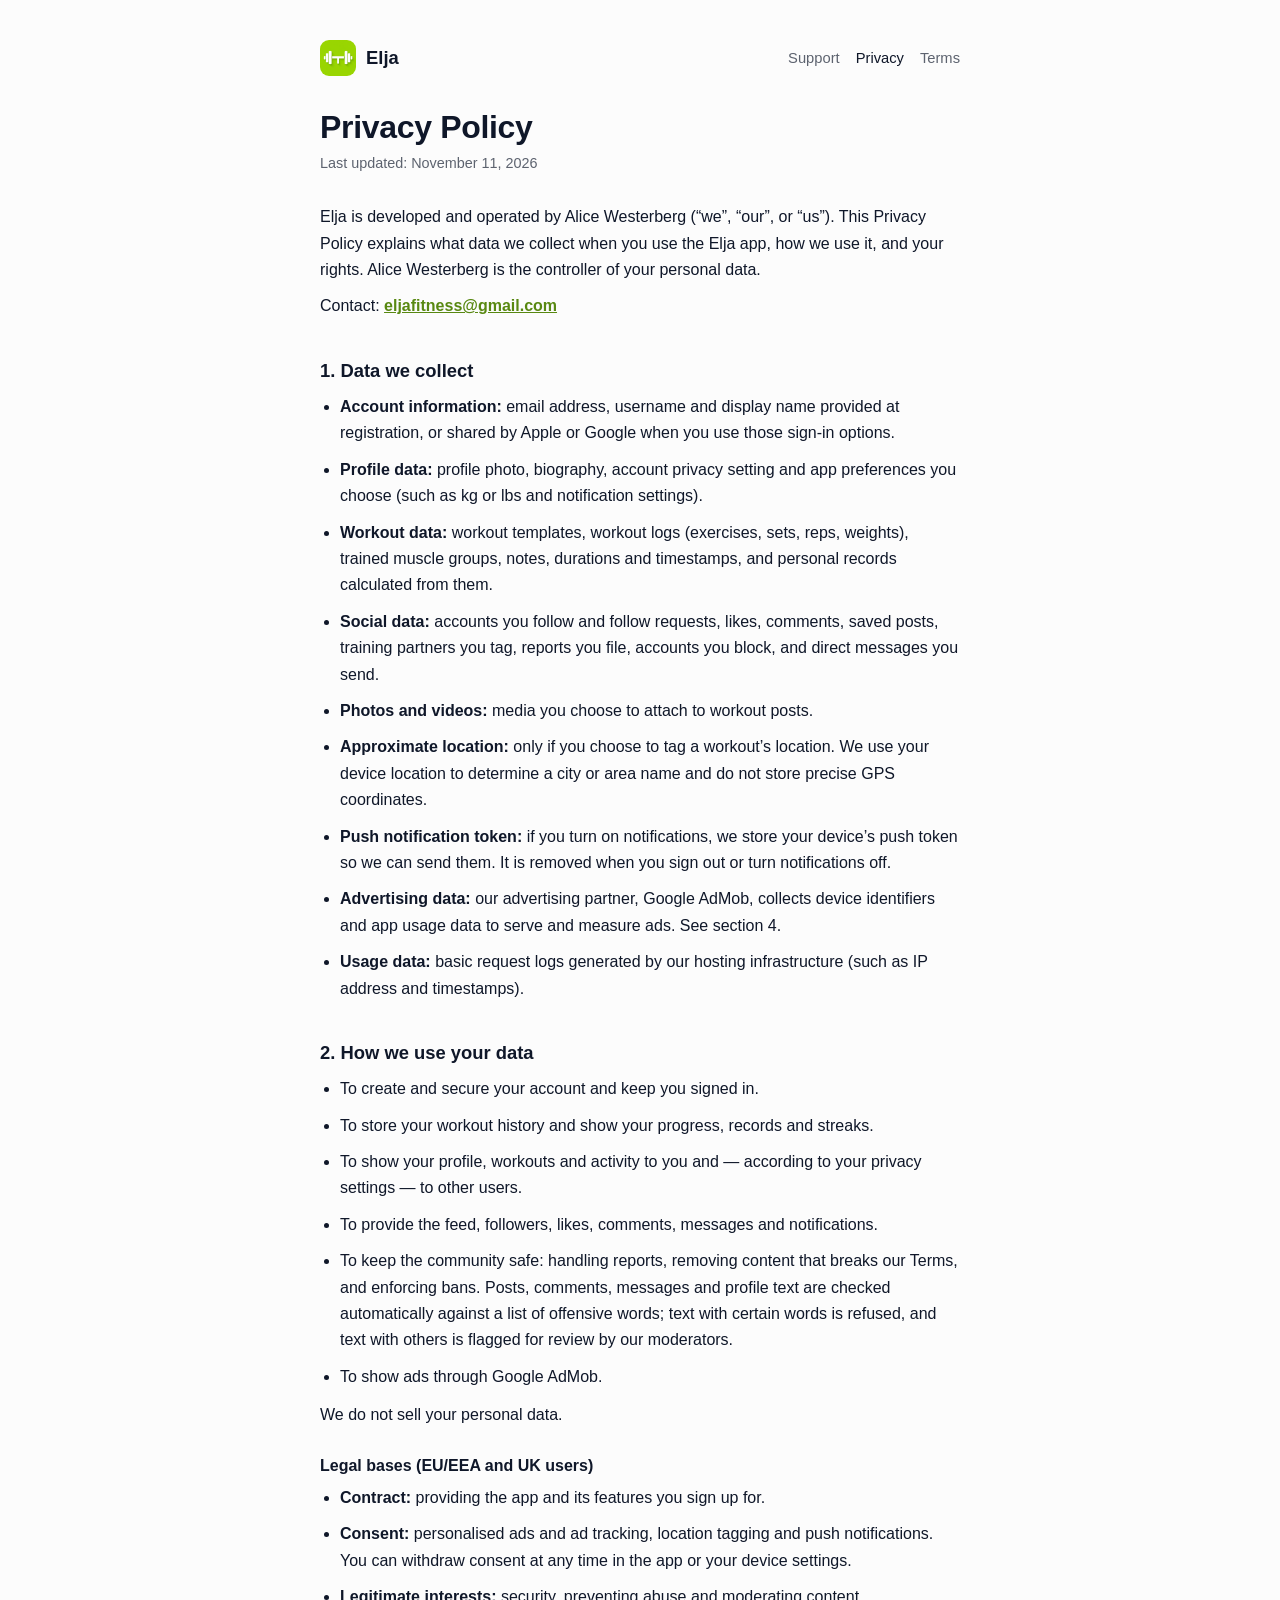
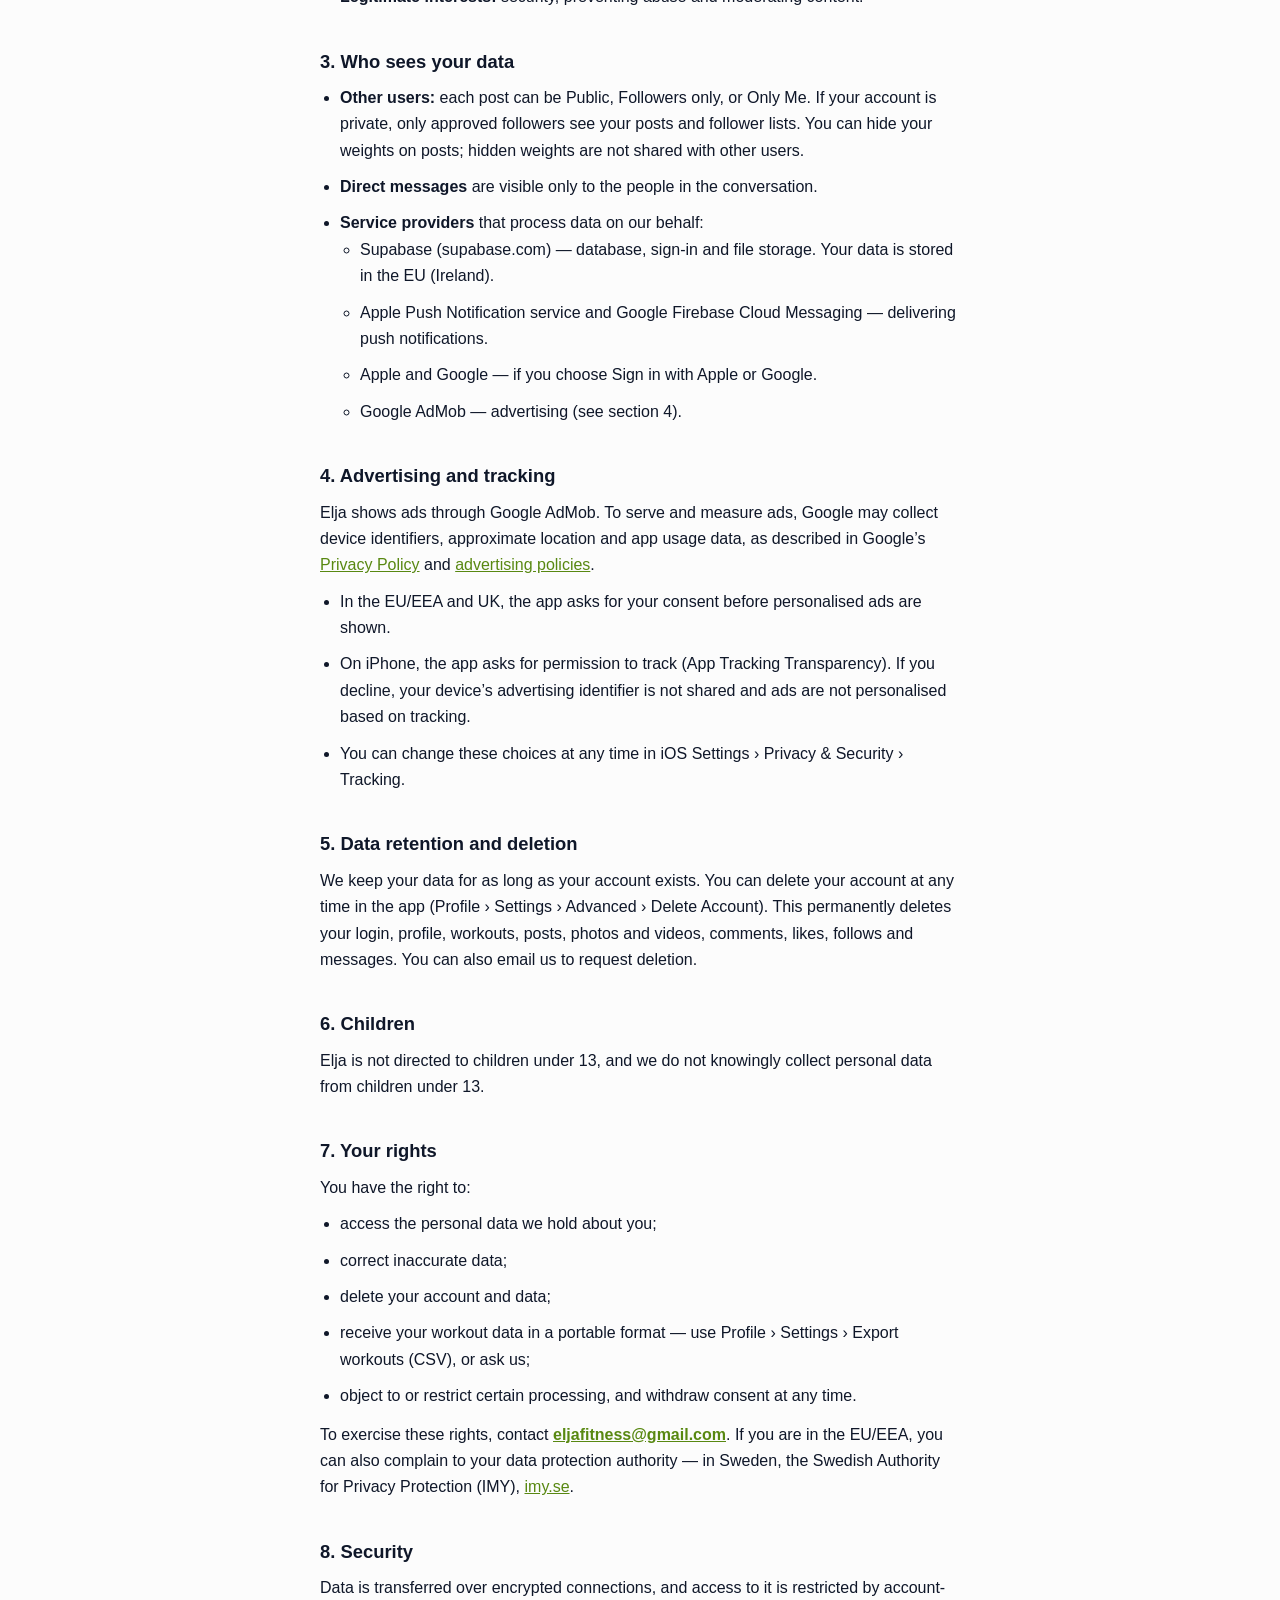
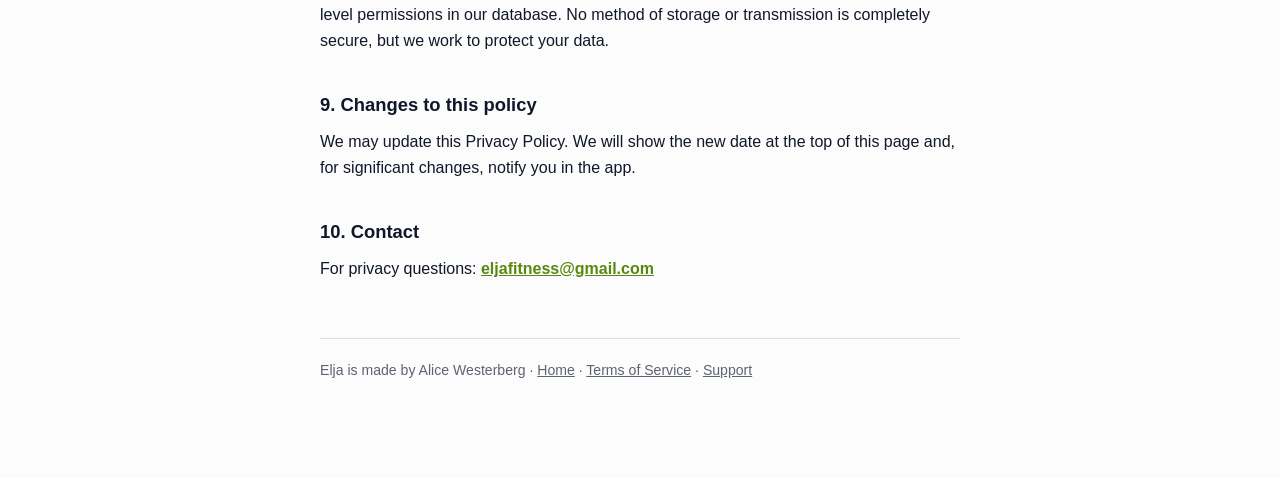
==== commit dd8a914d: "Made by Alice Westerberg; email addresses no longer split across lines" ====
--- a/privacy.html
+++ b/privacy.html
@@ -5,7 +5,7 @@
   <meta name="viewport" content="width=device-width, initial-scale=1.0" />
   <title>Elja — Privacy Policy</title>
   <link rel="icon" href="icon.png" />
-  <link rel="stylesheet" href="style.css?v=3" />
+  <link rel="stylesheet" href="style.css?v=4" />
 </head>
 <body>
   <div class="wrap">
@@ -21,7 +21,7 @@
     <h1>Privacy Policy</h1>
     <p class="updated">Last updated: November 11, 2026</p>
 
-    <p>Elja is developed and operated by WestTechLabs (WTL) (“we”, “our”, or “us”). This Privacy Policy explains what data we collect when you use the Elja app, how we use it, and your rights. WestTechLabs is the controller of your personal data.</p>
+    <p>Elja is developed and operated by Alice Westerberg (“we”, “our”, or “us”). This Privacy Policy explains what data we collect when you use the Elja app, how we use it, and your rights. Alice Westerberg is the controller of your personal data.</p>
     <p>Contact: <a href="mailto:eljafitness@gmail.com">eljafitness@gmail.com</a></p>
 
     <h2>1. Data we collect</h2>
@@ -104,7 +104,7 @@
     <p>For privacy questions: <a href="mailto:eljafitness@gmail.com">eljafitness@gmail.com</a></p>
 
     <footer>
-      Elja is a product of WestTechLabs ·
+      Elja is made by Alice Westerberg ·
       <a href="./">Home</a> · <a href="terms.html">Terms of Service</a> · <a href="support.html">Support</a>
     </footer>
   </div>
--- a/style.css
+++ b/style.css
@@ -69,3 +69,7 @@
   nav { gap: 16px; margin-left: 0; width: 100%; }
   .hero { flex-direction: column; align-items: flex-start; }
 }
+
+/* Email addresses wrap as a whole instead of being split mid-address. */
+a[href^="mailto:"] { white-space: nowrap; font-weight: 600; }
+footer { padding-bottom: calc(24px + env(safe-area-inset-bottom, 0px)); }
